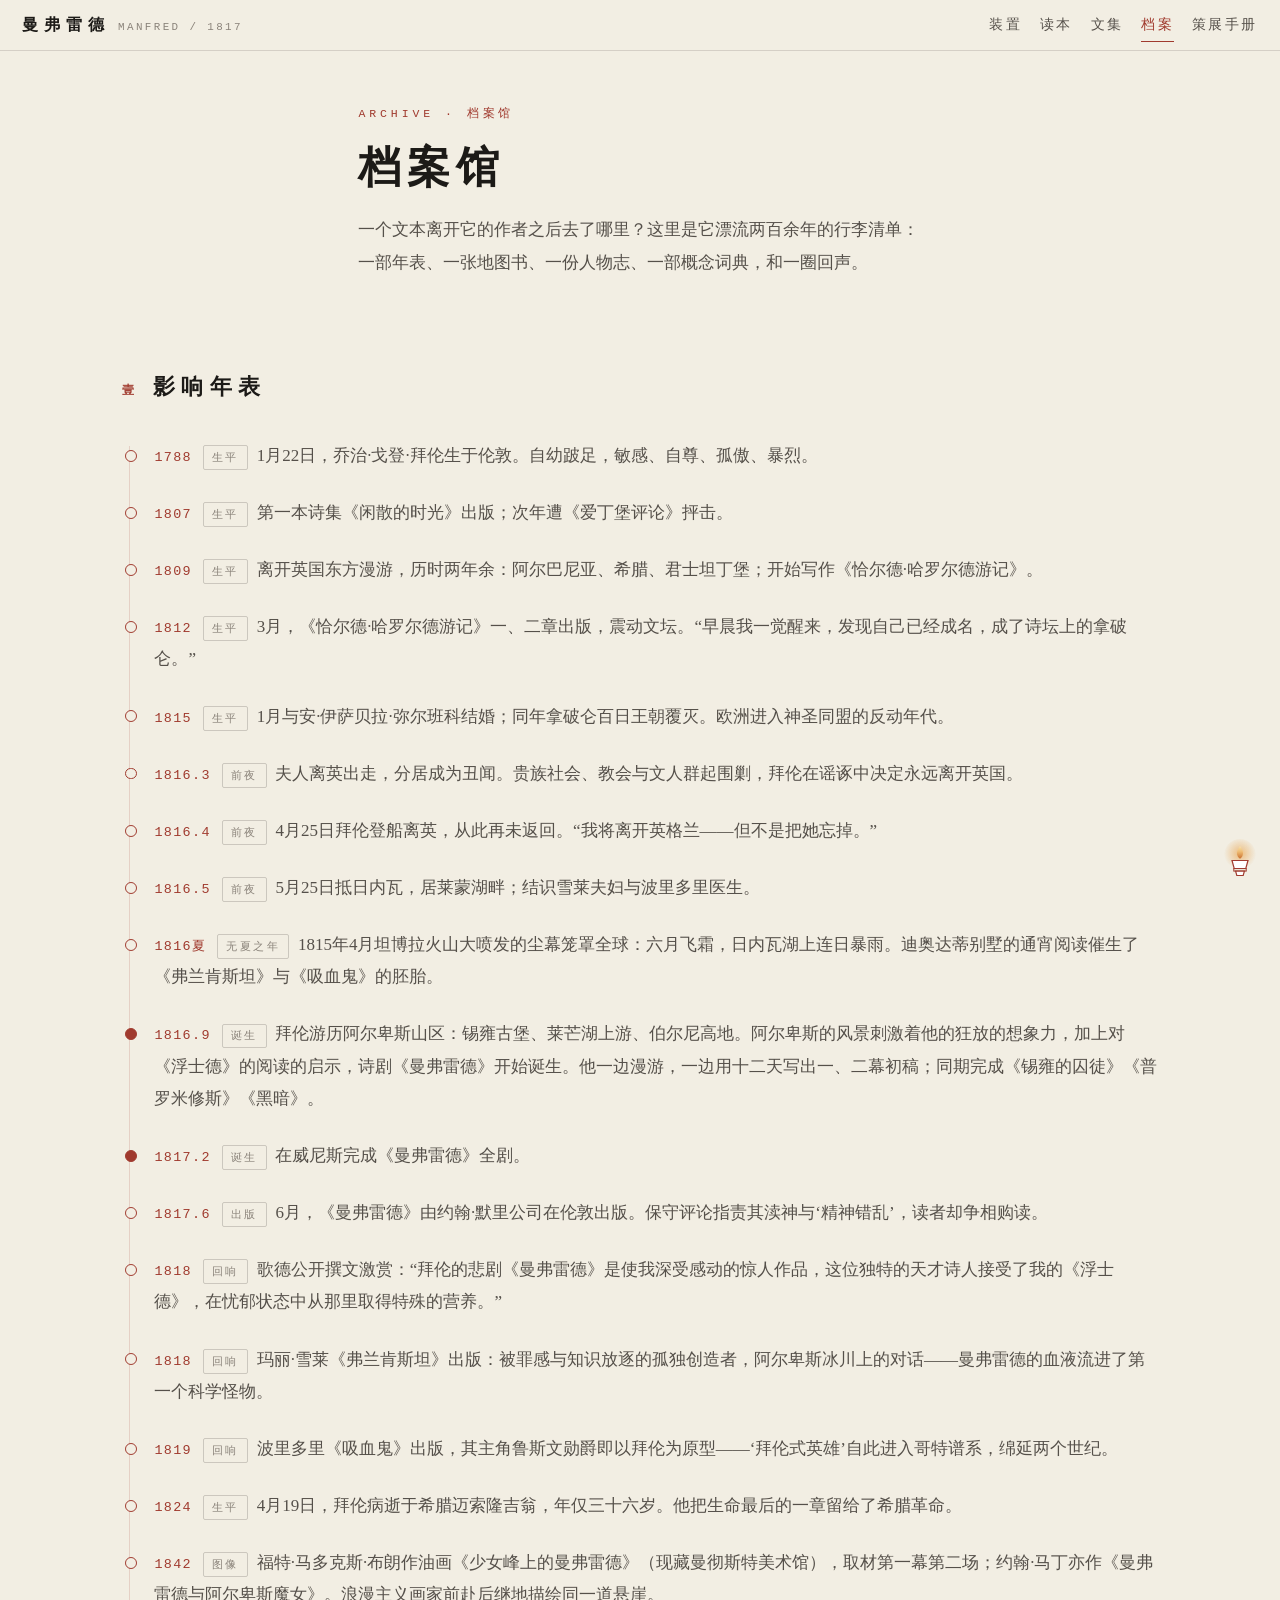
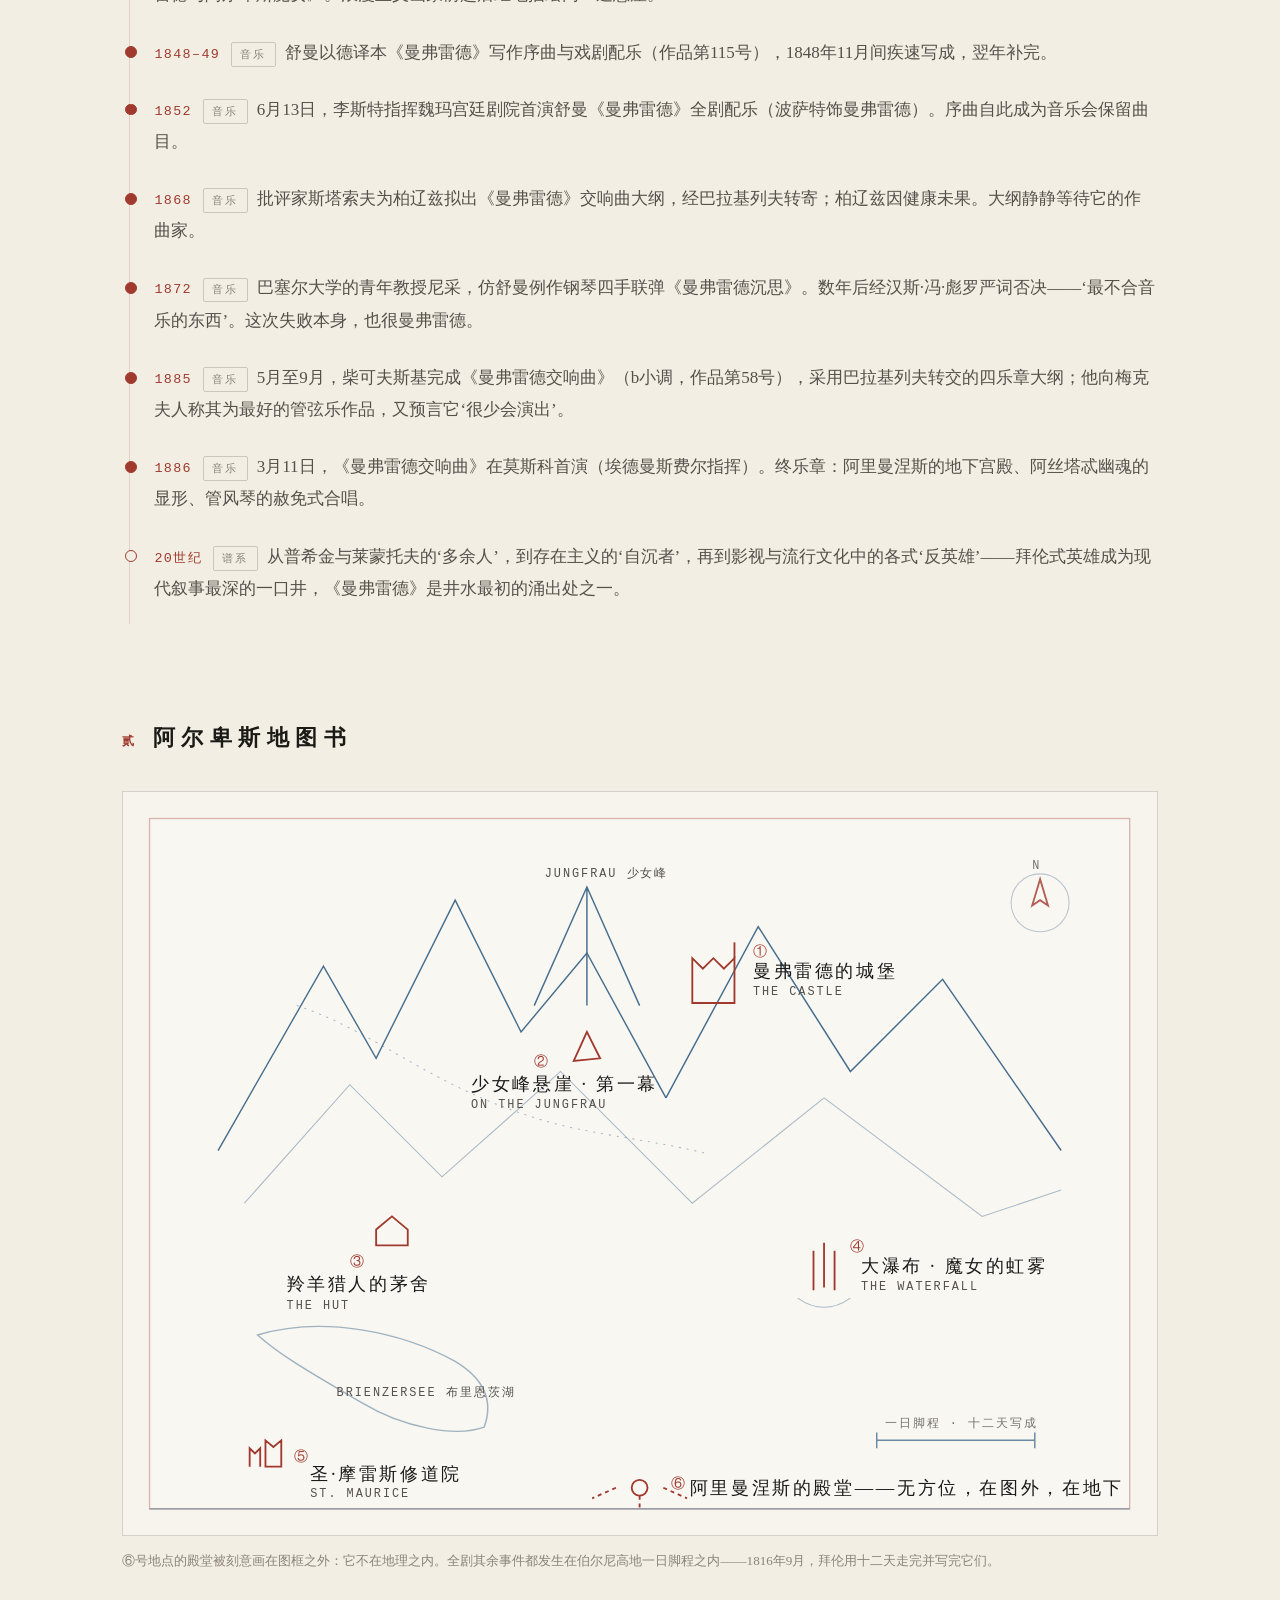
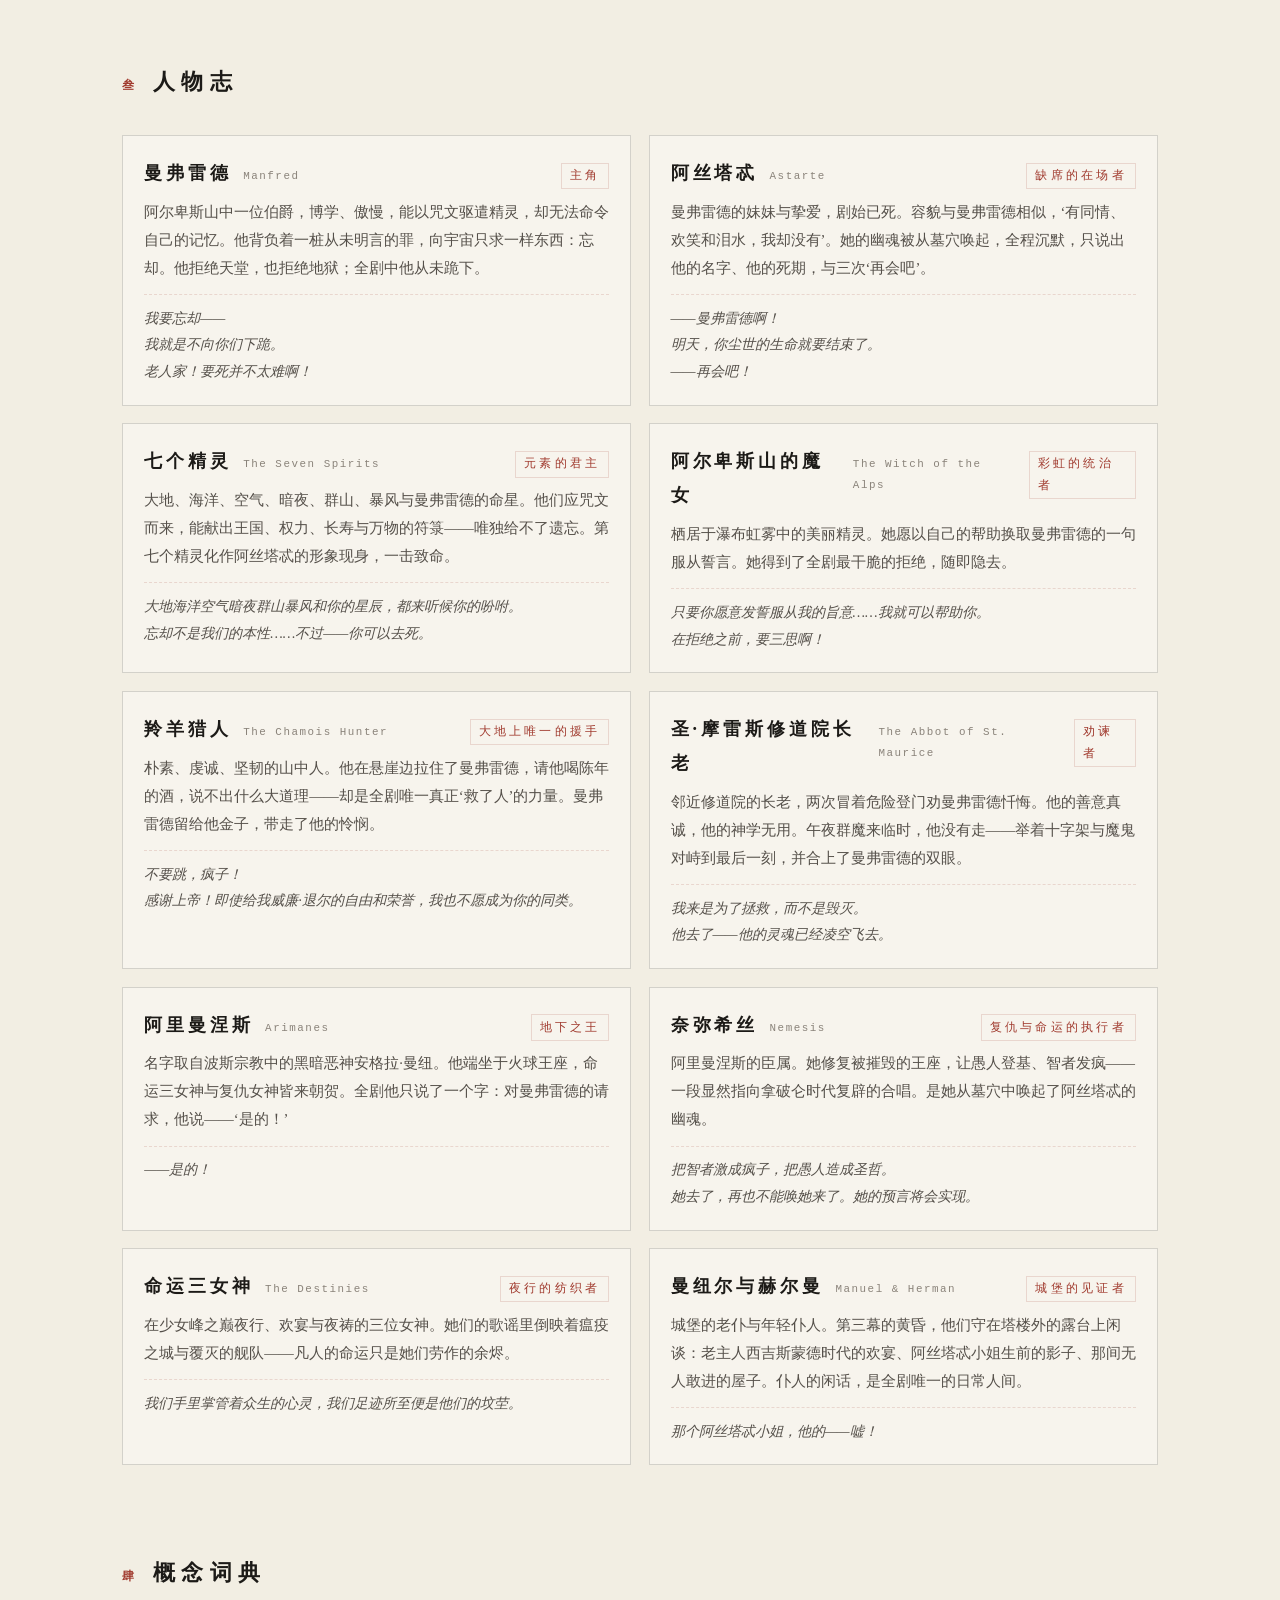
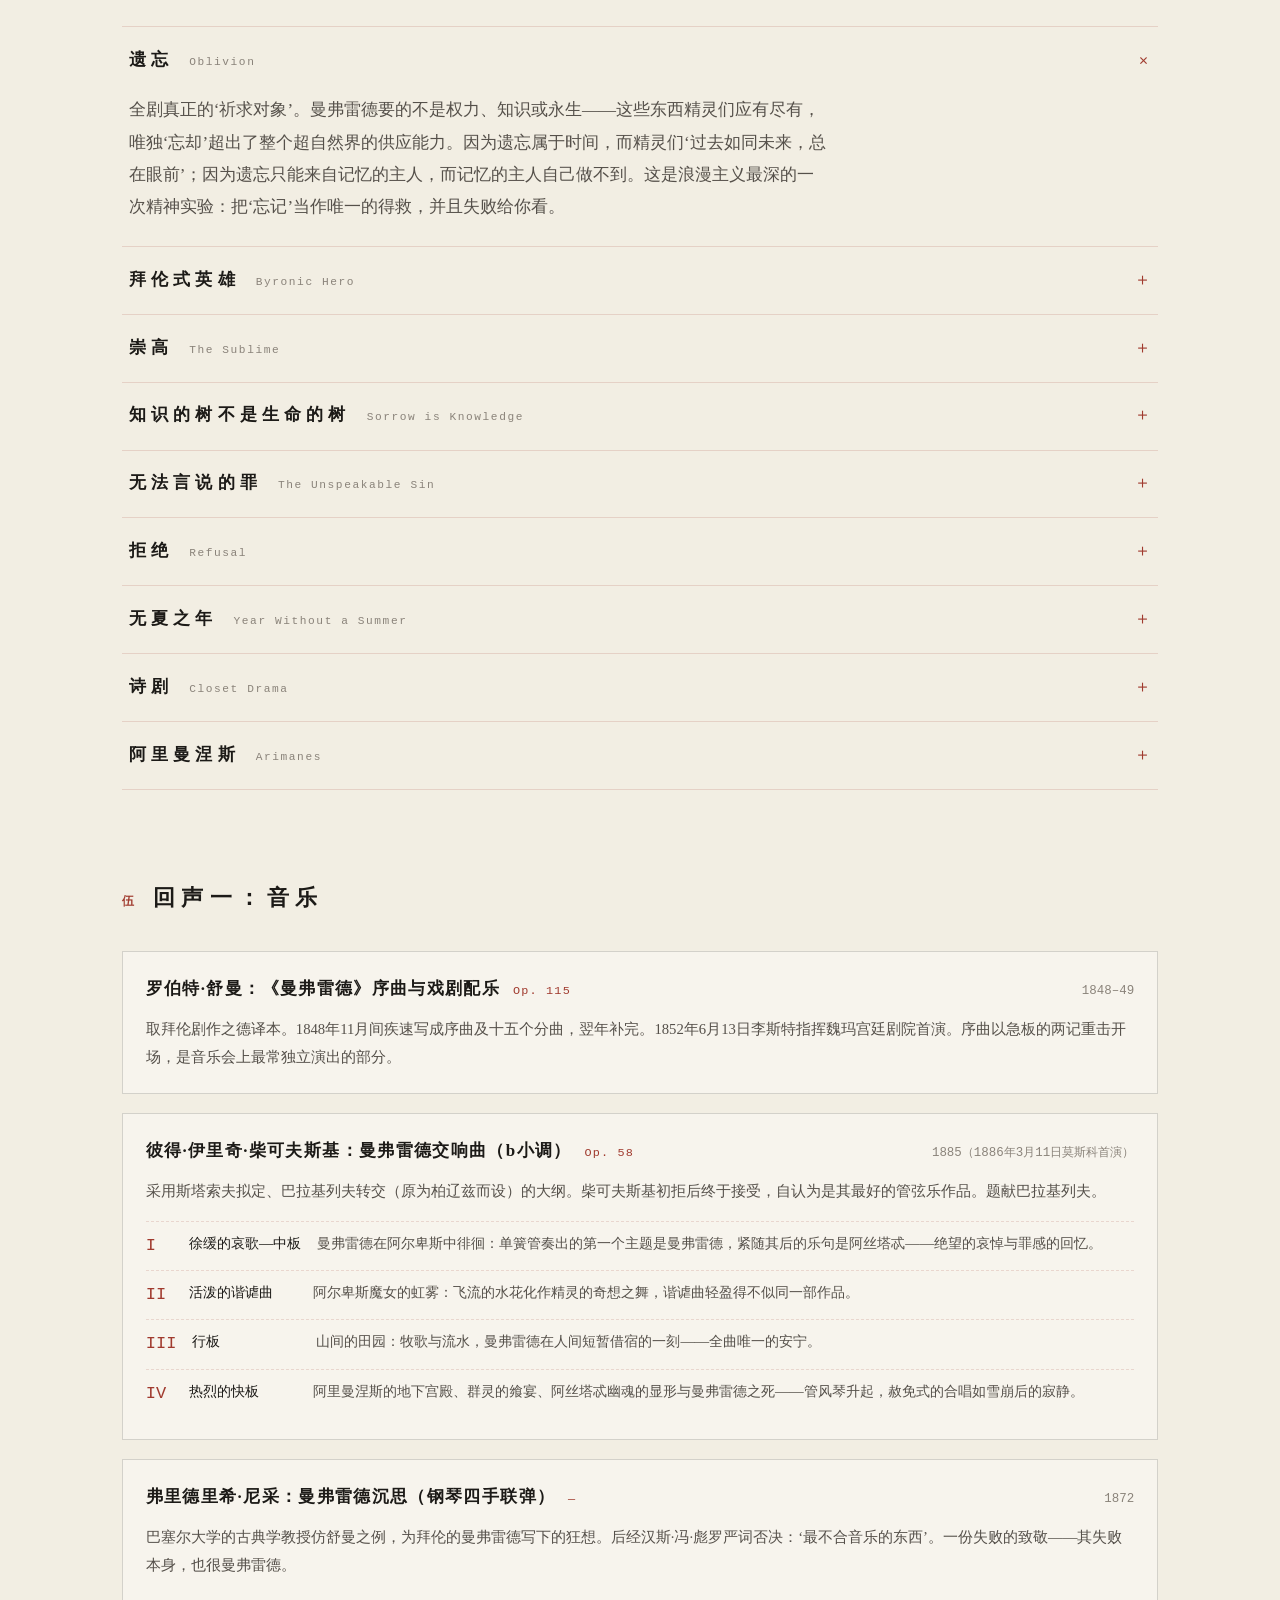
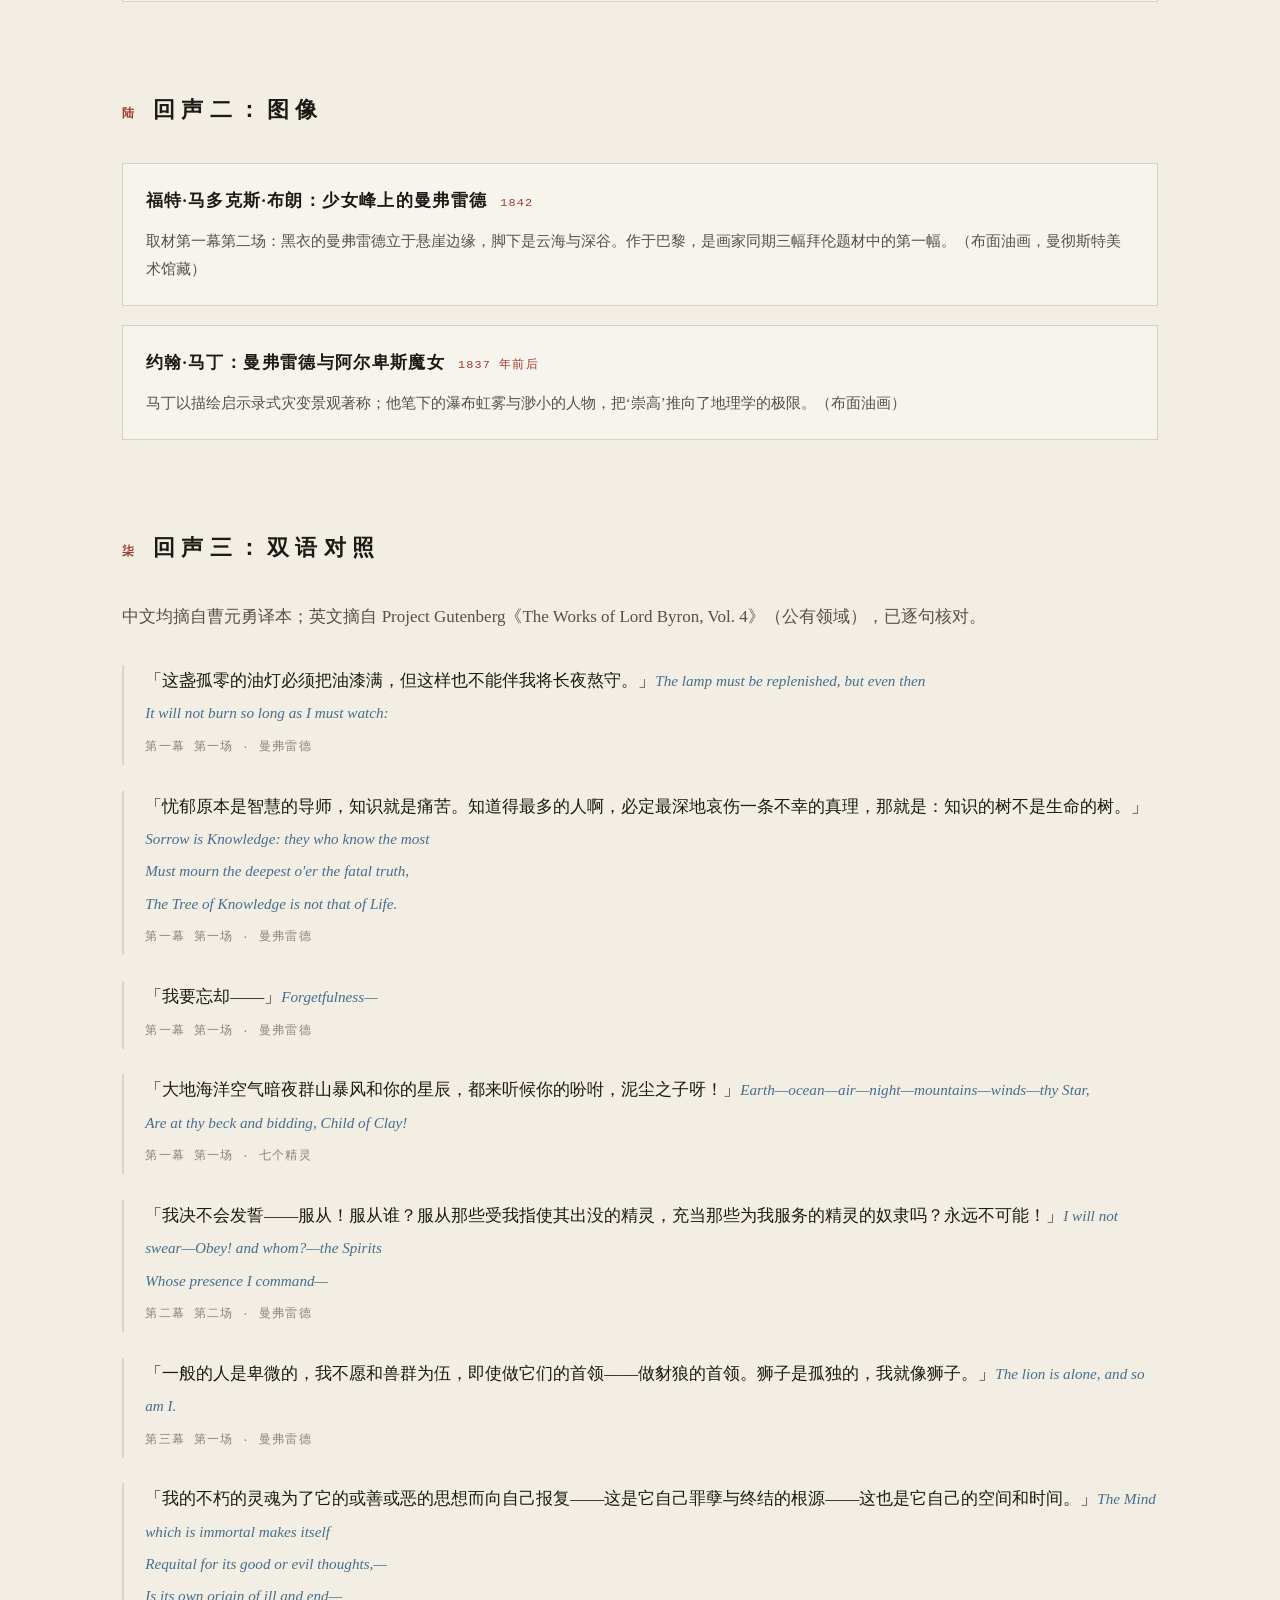
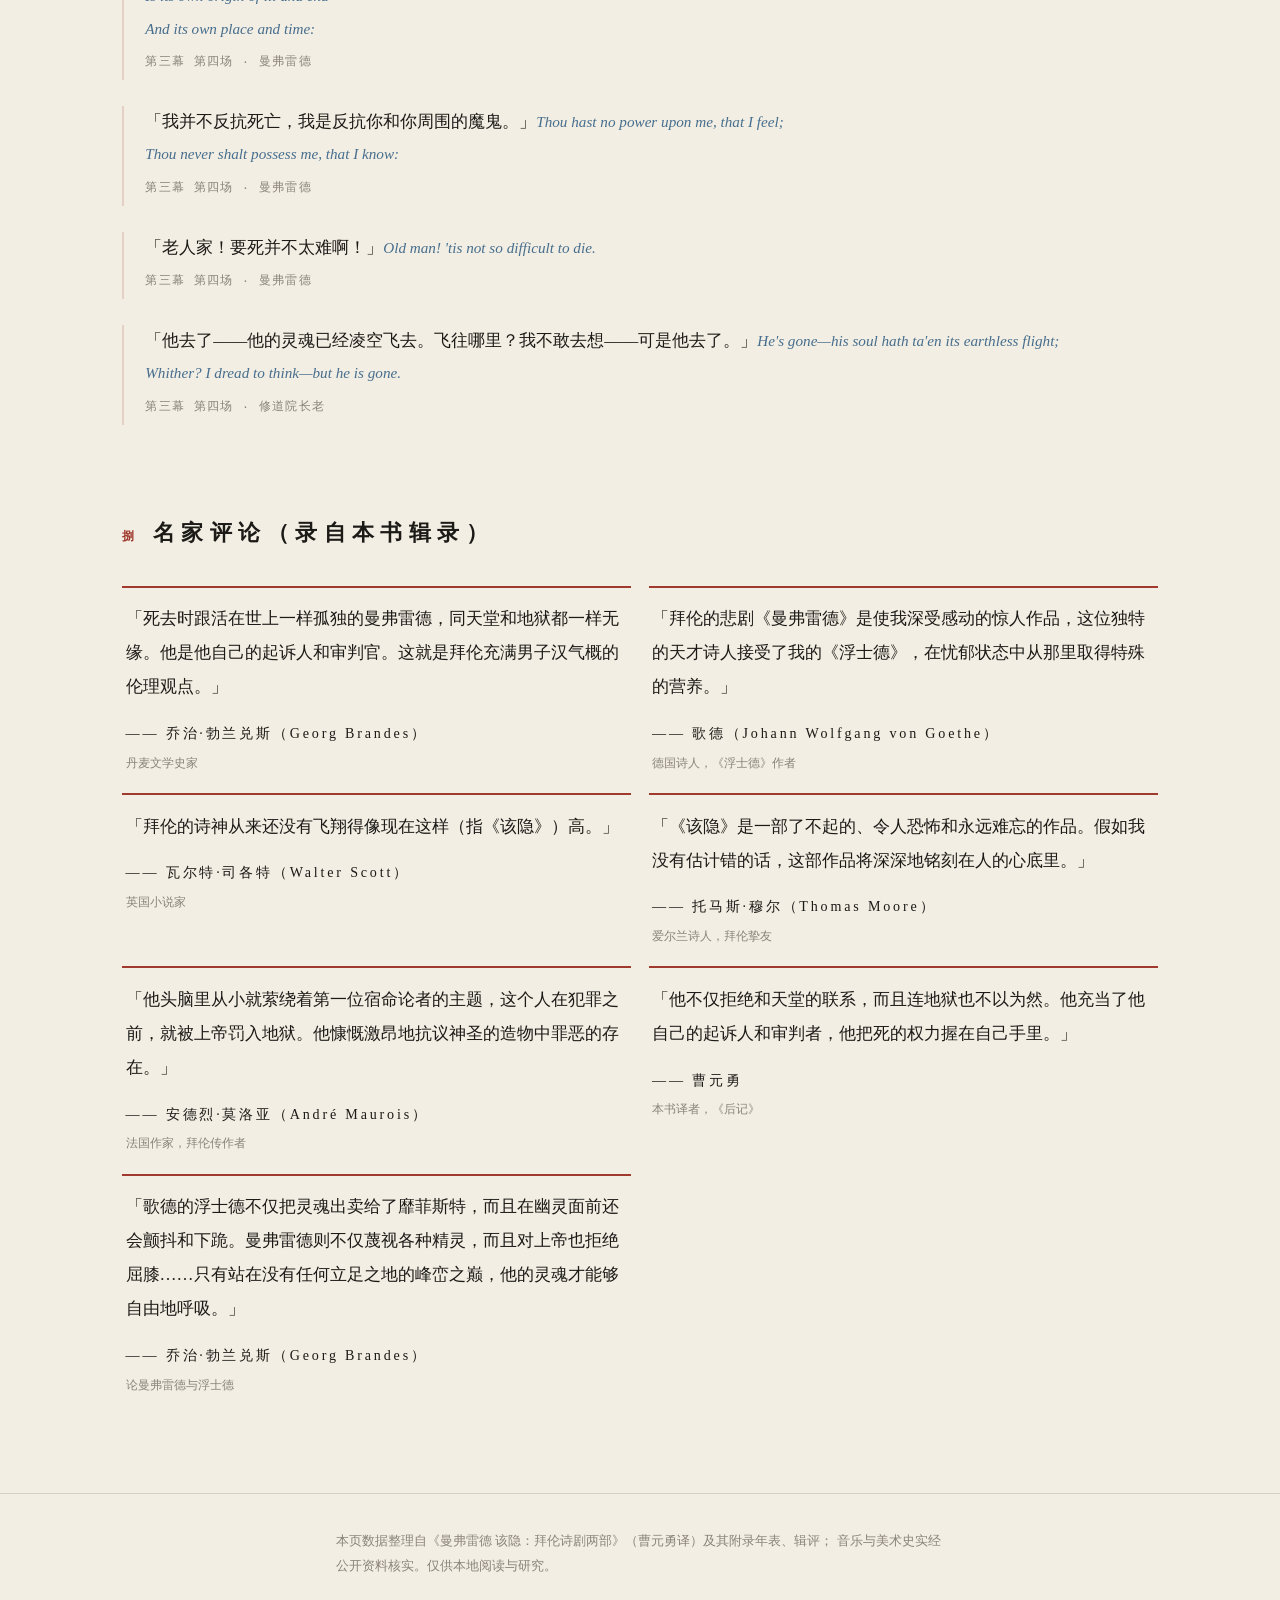
==== atlas.html @ 85517f80 "build: 装置/读本/文集/档案/策展手册 + 数据层与解析器" ====
<!DOCTYPE html>
<html lang="zh-CN">
<head>
<meta charset="UTF-8">
<meta name="viewport" content="width=device-width, initial-scale=1.0">
<title>档案馆 · 曼弗雷德：遗忘实验</title>
<meta name="description" content="《曼弗雷德》影响年表、阿尔卑斯地图书、人物志、概念词典、名家评论与双语对照。">
<link rel="stylesheet" href="assets/css/site.css">
</head>
<body>
<header class="site-nav">
  <a class="brand" href="index.html"><span class="cn">曼弗雷德</span><span class="en">MANFRED / 1817</span></a>
  <nav>
    <a href="index.html">装置</a>
    <a href="read.html">读本</a>
    <a href="essays.html">文集</a>
    <a href="atlas.html" aria-current="page">档案</a>
    <a href="installation.html">策展手册</a>
  </nav>
</header>

<div class="page-head">
  <div class="eyebrow">ARCHIVE · 档案馆</div>
  <h1>档案馆</h1>
  <p class="lede">一个文本离开它的作者之后去了哪里？这里是它漂流两百余年的行李清单：一部年表、一张地图书、一份人物志、一部概念词典，和一圈回声。</p>
</div>

<!-- ================= 年表 ================= -->
<section class="atlas-section" id="sec-timeline">
  <h2><span class="no">壹</span>影响年表</h2>
  <ul class="timeline" id="timeline"></ul>
</section>

<!-- ================= 地图 ================= -->
<section class="atlas-section" id="sec-map">
  <h2><span class="no">贰</span>阿尔卑斯地图书</h2>
  <div class="map-wrap">
    <svg viewBox="0 0 760 540" role="img" aria-label="《曼弗雷德》事件地图书：伯尔尼阿尔卑斯">
      <defs>
        <style>
          .ink { stroke: #476e8e; fill: none; stroke-width: 1.1; }
          .ink-soft { stroke: #476e8e; opacity: .45; fill: none; stroke-width: .8; }
          .lbl { font-family: "Noto Serif SC","Songti SC","STSong",serif; fill: #1c1a17; font-size: 14px; letter-spacing: 2px; }
          .lbl-sm { font-family: ui-monospace,Menlo,monospace; fill: #55504a; font-size: 9px; letter-spacing: 1.5px; }
          .mark-no { font-family: ui-monospace,Menlo,monospace; fill: #a03a2e; font-size: 11px; }
          .mark { fill: none; stroke: #a03a2e; stroke-width: 1.4; }
        </style>
      </defs>
      <rect x="8" y="8" width="744" height="524" fill="rgba(255,255,255,.25)" stroke="#a03a2e" stroke-opacity=".35" stroke-width="1"/>

      <!-- 冰川与湖 -->
      <path class="ink-soft" d="M120 150 C180 170, 220 210, 300 235 C340 248, 380 250, 430 262" stroke-dasharray="1 5" stroke-linecap="round"/>
      <path class="ink" d="M90 400 C140 385, 200 398, 240 420 C260 432, 270 448, 262 470 C240 478, 200 470, 170 452 C140 434, 110 418, 90 400 Z" opacity=".5"/>
      <text class="lbl-sm" x="150" y="446">BRIENZERSEE 布里恩茨湖</text>

      <!-- 山脊群 -->
      <path class="ink" d="M60 260 L140 120 L180 190 L240 70 L290 170 L340 110 L400 220"/>
      <path class="ink" d="M400 220 L470 90 L540 200 L610 130 L700 260"/>
      <path class="ink-soft" d="M80 300 L160 210 L230 280 L320 200 L420 300 L520 220 L640 310 L700 290"/>

      <!-- 少女峰三峰 -->
      <path class="ink" d="M300 150 L340 60 L380 150 M340 60 L340 150" />
      <text class="lbl-sm" x="308" y="52">JUNGFRAU 少女峰</text>

      <!-- ① 城堡 -->
      <g>
        <path class="mark" d="M420 148 l0 -34 l8 8 l8 -8 l8 8 l8 -8 l0 34 Z"/>
        <line class="mark" x1="452" y1="114" x2="452" y2="102"/>
        <text class="mark-no" x="466" y="112">①</text>
        <text class="lbl" x="466" y="128">曼弗雷德的城堡</text>
        <text class="lbl-sm" x="466" y="142">THE CASTLE</text>
      </g>

      <!-- ② 悬崖（跳崖处） -->
      <g>
        <path class="mark" d="M340 170 l10 20 l-20 2 Z"/>
        <text class="mark-no" x="300" y="196">②</text>
        <text class="lbl" x="252" y="214">少女峰悬崖 · 第一幕</text>
        <text class="lbl-sm" x="252" y="228">ON THE JUNGFRAU</text>
      </g>

      <!-- ③ 猎人茅舍 -->
      <g>
        <path class="mark" d="M180 320 l12 -10 l12 10 l0 12 l-24 0 Z"/>
        <text class="mark-no" x="160" y="348">③</text>
        <text class="lbl" x="112" y="366">羚羊猎人的茅舍</text>
        <text class="lbl-sm" x="112" y="380">THE HUT</text>
      </g>

      <!-- ④ 瀑布与魔女 -->
      <g>
        <path class="mark" d="M520 330 c0 14, 0 22, 0 34 M512 336 c0 12, 0 20, 0 30 M528 336 c0 12, 0 20, 0 30"/>
        <path class="ink-soft" d="M500 372 q20 14, 40 0"/>
        <text class="mark-no" x="540" y="336">④</text>
        <text class="lbl" x="548" y="352">大瀑布 · 魔女的虹雾</text>
        <text class="lbl-sm" x="548" y="366">THE WATERFALL</text>
      </g>

      <!-- ⑤ 修道院 -->
      <g>
        <path class="mark" d="M96 500 l0 -20 l6 5 l6 -5 l0 20 Z M84 500 l0 -14 l4 4 l4 -4 l0 14"/>
        <text class="mark-no" x="118" y="496">⑤</text>
        <text class="lbl" x="130" y="510">圣·摩雷斯修道院</text>
        <text class="lbl-sm" x="130" y="523">ST. MAURICE</text>
      </g>

      <!-- ⑥ 阿里曼涅斯殿堂：画在地图边界之外的地底 -->
      <g>
        <path class="ink" d="M8 532 l744 0" opacity=".6"/>
        <circle class="mark" cx="380" cy="516" r="6"/>
        <path class="mark" d="M380 522 l0 10 M362 516 l-18 8 M398 516 l18 8" stroke-dasharray="3 3"/>
        <text class="mark-no" x="404" y="516">⑥</text>
        <text class="lbl" x="418" y="521">阿里曼涅斯的殿堂——无方位，在图外，在地下</text>
      </g>

      <!-- 罗盘与比例尺 -->
      <g opacity=".8">
        <circle class="ink-soft" cx="684" cy="72" r="22"/>
        <path class="mark" d="M684 54 l6 20 l-6 -4 l-6 4 Z"/>
        <text class="lbl-sm" x="678" y="46">N</text>
      </g>
      <g opacity=".8">
        <line class="ink" x1="560" y1="480" x2="680" y2="480"/>
        <line class="ink" x1="560" y1="474" x2="560" y2="486"/>
        <line class="ink" x1="680" y1="474" x2="680" y2="486"/>
        <text class="lbl-sm" x="566" y="470">一日脚程 · 十二天写成</text>
      </g>
    </svg>
  </div>
  <p class="map-note">⑥号地点的殿堂被刻意画在图框之外：它不在地理之内。全剧其余事件都发生在伯尔尼高地一日脚程之内——1816年9月，拜伦用十二天走完并写完它们。</p>
</section>

<!-- ================= 人物志 ================= -->
<section class="atlas-section" id="sec-people">
  <h2><span class="no">叁</span>人物志</h2>
  <div class="people-grid" id="people"></div>
</section>

<!-- ================= 概念词典 ================= -->
<section class="atlas-section" id="sec-concepts">
  <h2><span class="no">肆</span>概念词典</h2>
  <div class="concept-list" id="concepts"></div>
</section>

<!-- ================= 音乐与图像 ================= -->
<section class="atlas-section" id="sec-music">
  <h2><span class="no">伍</span>回声一：音乐</h2>
  <div id="music"></div>
</section>

<section class="atlas-section" id="sec-paintings">
  <h2><span class="no">陆</span>回声二：图像</h2>
  <div id="paintings"></div>
</section>

<!-- ================= 双语对照 ================= -->
<section class="atlas-section" id="sec-bilingual">
  <h2><span class="no">柒</span>回声三：双语对照</h2>
  <p class="lede" style="margin-bottom:2rem; color: var(--ink-soft);">中文均摘自曹元勇译本；英文摘自 Project Gutenberg《The Works of Lord Byron, Vol. 4》（公有领域），已逐句核对。</p>
  <div class="bilingual-list" id="bilingual"></div>
</section>

<!-- ================= 名家评论 ================= -->
<section class="atlas-section" id="sec-critics">
  <h2><span class="no">捌</span>名家评论（录自本书辑录）</h2>
  <div class="critics" id="critics"></div>
</section>

<footer class="site-footer">
  <div class="inner">
    本页数据整理自《曼弗雷德 该隐：拜伦诗剧两部》（曹元勇译）及其附录年表、辑评；
    音乐与美术史实经公开资料核实。仅供本地阅读与研究。
  </div>
</footer>

<button class="lamp-widget" id="lamp-widget" title="回到顶部" aria-label="回到顶部">
  <svg viewBox="0 0 44 44" width="44" height="44">
    <defs>
      <radialGradient id="lw-halo3" cx="50%" cy="45%" r="50%">
        <stop offset="0%" stop-color="#e8a24b" stop-opacity=".65"/>
        <stop offset="100%" stop-color="#e8a24b" stop-opacity="0"/>
      </radialGradient>
      <linearGradient id="lw-flame3" x1="0" y1="1" x2="0" y2="0">
        <stop offset="0%" stop-color="#c96f2e"/>
        <stop offset="55%" stop-color="#eebb72"/>
        <stop offset="100%" stop-color="#f8e3ae"/>
      </linearGradient>
    </defs>
    <circle class="halo" cx="22" cy="17" r="16" fill="url(#lw-halo3)"/>
    <path class="flame" d="M22 8 C26.2 13.4, 25.8 18, 22 20.8 C18.2 18, 17.8 13.4, 22 8 Z" fill="url(#lw-flame3)"/>
    <path d="M14 22.5 h16 l-2.2 8 h-11.6 Z" fill="#fff" stroke="#a03a2e" stroke-width="1.2"/>
    <rect x="15.8" y="30.5" width="12.4" height="2.6" fill="#e9e3d3" stroke="#a03a2e" stroke-width="1"/>
    <path d="M17.6 33.1 h8.8 l-1.2 4.4 h-6.4 Z" fill="#fff" stroke="#a03a2e" stroke-width="1.2"/>
  </svg>
</button>

<script src="assets/js/data-curator.js"></script>
<script>
(function () {
  "use strict";
  const C = window.CURATOR;
  const $ = (s) => document.querySelector(s);
  const esc = (s) => s.replace(/&/g, "&amp;").replace(/</g, "&lt;").replace(/>/g, "&gt;");

  /* 年表 */
  $("#timeline").innerHTML = C.timeline.map(e =>
    '<li class="' + (e.tag === "诞生" || e.tag === "音乐" ? "major" : "") + '">' +
    '<span class="yr">' + esc(e.year) + '</span><span class="tag">' + esc(e.tag) + '</span>' +
    '<p>' + esc(e.text) + '</p></li>').join("");

  /* 人物 */
  $("#people").innerHTML = C.characters.map(p =>
    '<article class="person-card"><header><h3>' + esc(p.name) + '</h3>' +
    '<span class="latin">' + esc(p.latin) + '</span><span class="role">' + esc(p.role) + '</span></header>' +
    '<p>' + esc(p.who) + '</p>' +
    '<div class="p-line">' + p.lines.map(l => '<em>' + esc(l) + '</em>').join("<br>") + '</div></article>').join("");

  /* 概念 */
  $("#concepts").innerHTML = C.concepts.map((c, i) =>
    '<details' + (i === 0 ? " open" : "") + '><summary><span class="term">' + esc(c.term) + '</span>' +
    '<span class="latin">' + esc(c.latin) + '</span><span class="plus">＋</span></summary>' +
    '<div class="body">' + esc(c.text) + '</div></details>').join("");

  /* 音乐 */
  $("#music").innerHTML = C.musicworks.map(w =>
    '<article class="work-card"><header><h3>' + esc(w.composer) + '：' + esc(w.work) + '</h3>' +
    '<span class="catalog">' + esc(w.catalog) + '</span><span class="year">' + esc(w.year) + '</span></header>' +
    '<p>' + esc(w.note) + '</p>' +
    (w.movements ? '<ul class="mv">' + w.movements.map(m =>
      '<li><span class="no">' + esc(m.no) + '</span><span class="tempo">' + esc(m.tempo) + '</span><span class="txt">' + esc(m.text) + '</span></li>').join("") + '</ul>' : "") +
    '</article>').join("");

  /* 图像 */
  $("#paintings").innerHTML = C.paintings.map(p =>
    '<article class="work-card"><header><h3>' + esc(p.artist) + '：' + esc(p.title) + '</h3>' +
    '<span class="catalog">' + esc(p.year) + '</span></header><p>' + esc(p.note) + '（' + esc(p.where) + '）</p></article>').join("");

  /* 双语 */
  const byId = Object.fromEntries(C.quotes.map(q => [q.id, q]));
  $("#bilingual").innerHTML = C.bilingual.map(id => {
    const q = byId[id];
    if (!q) return "";
    return '<div class="pair"><p class="zh">「' + esc(q.zh) + '」' +
      (q.en ? '<span class="en">' + esc(q.en).replace(/\//g, "<br>") + '</span>' : "") +
      '<span class="ref">第' + "一二三"[q.act - 1] + '幕 第' + "一二三四"[q.scene - 1] + '场 · ' + esc(q.who) + '</span></div>';
  }).join("");

  /* 名家评论 */
  $("#critics").innerHTML = C.critics.map(c =>
    '<div class="critic-card"><blockquote>「' + esc(c.text) + '」</blockquote>' +
    '<span class="who">—— ' + esc(c.who) + (c.latin ? '（' + esc(c.latin) + '）' : '') + '</span>' +
    '<span class="where">' + esc(c.where) + '</span></div>').join("");

  /* 油灯 */
  const lamp = document.getElementById("lamp-widget");
  lamp.addEventListener("click", () => window.scrollTo({ top: 0, behavior: "smooth" }));
})();
</script>
</body>
</html>
---- assets/css/site.css ----
/* ============================================================
   曼弗雷德：遗忘实验 —— 纸世界共用样式（阅读器 / 文集 / 档案）
   双世界系统：夜（装置 index）与纸（本文件所有页面）
   ============================================================ */

:root {
  /* 夜世界（装置页专用，供 installation.css 引用同一变量） */
  --night: #0a1020;
  --night-deep: #060b16;
  --snowlight: #dce6f2;
  --glacier: #7fa8c9;
  --lampflame: #e8a24b;
  --lampflame-dim: #a86f33;
  --bloodstain: #8a3033;

  /* 纸世界 */
  --paper: #f2eee3;
  --paper-deep: #e9e3d3;
  --ink: #1c1a17;
  --ink-soft: #55504a;
  --ink-faint: #8a837a;
  --zhubatch: #a03a2e;      /* 朱批红 */
  --zhulan: rgba(160, 58, 46, .16); /* 朱丝栏 */
  --glacier-ink: #476e8e;   /* 冰川青在纸上的墨版 */

  --serif: "Noto Serif SC", "Songti SC", "STSong", "SimSun", serif;
  --mono: ui-monospace, "SF Mono", Menlo, Consolas, monospace;

  --measure: 38rem;
}

* { box-sizing: border-box; }

html { scroll-behavior: smooth; }

body {
  margin: 0;
  background: var(--paper);
  color: var(--ink);
  font-family: var(--serif);
  font-size: 17px;
  line-height: 1.9;
  -webkit-font-smoothing: antialiased;
  text-rendering: optimizeLegibility;
}

/* ---------- 顶部导航 ---------- */
.site-nav {
  position: sticky;
  top: 0;
  z-index: 50;
  display: flex;
  align-items: center;
  gap: 1.2rem;
  padding: .55rem 1.4rem;
  background: rgba(242, 238, 227, .92);
  backdrop-filter: blur(6px);
  border-bottom: 1px solid rgba(28, 26, 23, .14);
}
.site-nav .brand {
  display: flex;
  align-items: baseline;
  gap: .55rem;
  text-decoration: none;
  color: var(--ink);
}
.site-nav .brand .cn { font-weight: 700; letter-spacing: .35em; font-size: 1.02rem; }
.site-nav .brand .en {
  font-family: var(--mono);
  font-size: .68rem;
  letter-spacing: .22em;
  color: var(--ink-faint);
  text-transform: uppercase;
}
.site-nav nav { margin-left: auto; display: flex; gap: 1.1rem; flex-wrap: wrap; }
.site-nav nav a {
  font-size: .86rem;
  letter-spacing: .18em;
  color: var(--ink-soft);
  text-decoration: none;
  padding: .18rem 0;
  border-bottom: 1px solid transparent;
}
.site-nav nav a:hover { color: var(--ink); border-bottom-color: var(--zhubatch); }
.site-nav nav a[aria-current="page"] { color: var(--zhubatch); border-bottom-color: var(--zhubatch); }

@media (max-width: 720px) {
  .site-nav { flex-wrap: wrap; gap: .6rem; }
  .site-nav nav { margin-left: 0; width: 100%; gap: .9rem; }
}

/* ---------- 焦点可见性 ---------- */
a:focus-visible, button:focus-visible, [tabindex]:focus-visible {
  outline: 2px solid var(--zhubatch);
  outline-offset: 2px;
}

/* ---------- 页眉（各内容页共用） ---------- */
.page-head { max-width: var(--measure); margin: 3.2rem auto 0; padding: 0 1.4rem; }
.page-head .eyebrow {
  font-family: var(--mono);
  font-size: .72rem;
  letter-spacing: .34em;
  color: var(--zhubatch);
  margin-bottom: .9rem;
}
.page-head h1 {
  font-size: clamp(1.9rem, 4.6vw, 2.7rem);
  font-weight: 700;
  letter-spacing: .14em;
  line-height: 1.35;
  margin: 0 0 .8rem;
}
.page-head .lede { color: var(--ink-soft); max-width: 34em; }

/* ---------- 页脚 ---------- */
.site-footer {
  margin-top: 6rem;
  padding: 2.2rem 1.4rem 3rem;
  border-top: 1px solid rgba(28, 26, 23, .14);
  color: var(--ink-faint);
  font-size: .82rem;
  line-height: 1.9;
}
.site-footer .inner { max-width: var(--measure); margin: 0 auto; }
.site-footer a { color: var(--glacier-ink); }

/* ---------- 油灯（全站角标） ---------- */
.lamp-widget {
  position: fixed;
  right: 1.15rem;
  bottom: 1.15rem;
  z-index: 60;
  width: 44px;
  height: 44px;
  border: none;
  padding: 0;
  cursor: pointer;
  background: transparent;
  border-radius: 50%;
  transition: filter .3s ease;
}
.lamp-widget:hover { filter: drop-shadow(0 0 10px rgba(232, 162, 75, .55)); }
.lamp-widget .flame {
  transform-origin: 50% 100%;
  animation: flame-sway 2.6s ease-in-out infinite;
}
@keyframes flame-sway {
  0%, 100% { transform: scale(1, 1) rotate(-1.2deg); }
  50% { transform: scale(.94, 1.06) rotate(1.6deg); }
}
.lamp-widget .halo { animation: halo-pulse 2.6s ease-in-out infinite; }
@keyframes halo-pulse {
  0%, 100% { opacity: .55; }
  50% { opacity: .9; }
}
@media (prefers-reduced-motion: reduce) {
  .lamp-widget .flame, .lamp-widget .halo { animation: none; }
}

/* ============================================================
   阅读器 read.html
   ============================================================ */
.reader-shell { display: grid; grid-template-columns: minmax(0, 1fr); }
@media (min-width: 1080px) {
  .reader-shell { grid-template-columns: 12rem minmax(0, 1fr); max-width: 1200px; margin: 0 auto; }
}

.reader-aside {
  display: none;
  position: sticky;
  top: 4.2rem;
  align-self: start;
  max-height: calc(100vh - 5.5rem);
  overflow: auto;
  padding: 2.6rem .4rem 2rem 1.4rem;
  font-size: .82rem;
  border-right: 1px solid var(--zhulan);
}
@media (min-width: 1080px) { .reader-aside { display: block; } }
.reader-aside h2 {
  font-size: .74rem; letter-spacing: .3em; color: var(--ink-faint);
  margin: 0 0 .7rem; font-weight: 400;
}
.reader-aside a { display: block; color: var(--ink-soft); text-decoration: none; padding: .16rem 0; }
.reader-aside a:hover { color: var(--zhubatch); }
.reader-aside .act-link { letter-spacing: .2em; margin-top: .8rem; }
.reader-aside .sc-link { padding-left: .9em; color: var(--ink-faint); }

.reader-main { min-width: 0; padding: 0 1.4rem 4rem; }

/* 剧本扉页 */
.play-front { max-width: var(--measure); margin: 2.8rem auto 0; text-align: center; }
.play-front .title-cn {
  font-size: clamp(2.6rem, 7vw, 4rem);
  letter-spacing: .5em;
  text-indent: .5em; /* 平衡字距 */
  margin: 0 0 .4rem;
  font-weight: 700;
}
.play-front .title-sub { letter-spacing: .6em; color: var(--ink-faint); font-size: .95rem; }
.play-front .translator { margin-top: 1.6rem; color: var(--ink-soft); font-size: .9rem; letter-spacing: .3em; }
.play-front .epigraph {
  margin: 2.4rem auto 0; max-width: 26em; color: var(--ink-soft);
  font-size: .95rem; line-height: 2.2;
}
.play-front .epigraph .src { display: block; margin-top: .6rem; color: var(--ink-faint); letter-spacing: .2em; }
.play-front .persons {
  margin: 3rem auto 0; max-width: 30em; text-align: left;
  border-top: 1px solid var(--zhulan); border-bottom: 1px solid var(--zhulan);
  padding: 1.4rem 1.6rem;
}
.play-front .persons h3, .play-front .place h3 {
  margin: 0 0 .6rem; font-size: .8rem; letter-spacing: .4em; color: var(--zhubatch); font-weight: 400;
}
.play-front .persons li { list-style: none; padding: .1rem 0; color: var(--ink-soft); }
.play-front .place { margin-top: 1.8rem; text-align: center; color: var(--ink-soft); }
.play-front .place p { margin: 0; }

/* 幕/场结构 */
.act-block { max-width: var(--measure); margin: 4.5rem auto 0; }
.act-banner {
  display: flex; align-items: flex-start; gap: 1.4rem;
  margin: 0 0 2.2rem;
}
.act-banner .mark {
  font-family: var(--mono);
  color: var(--zhubatch);
  font-size: .78rem;
  letter-spacing: .2em;
  border: 1px solid var(--zhulan);
  padding: .3rem .55rem;
  white-space: nowrap;
}
.act-banner h2 {
  margin: 0;
  font-size: 1.7rem;
  letter-spacing: .5em;
  font-weight: 700;
}
.scene-block { margin: 3rem 0 0; }
.scene-block > .scene-head {
  display: flex; flex-wrap: wrap; align-items: baseline; gap: .9rem;
  border-top: 1px solid var(--zhulan);
  padding-top: 1.1rem;
}
.scene-block > .scene-head .no {
  font-family: var(--mono); font-size: .78rem; color: var(--zhubatch); letter-spacing: .16em;
}
.scene-block > .scene-head .place { color: var(--ink-soft); font-size: .95rem; letter-spacing: .12em; }

/* 台词排版 */
.speech { margin: 1.5rem 0; }
.speech .who {
  font-weight: 700;
  letter-spacing: .3em;
  font-size: .92rem;
  margin-bottom: .3rem;
}
.speech .who::after {
  content: "　";
}
.speech .verse { margin: 0; padding-left: 1.9rem; }
.speech .verse .ln { display: block; text-indent: -1.9rem; padding-left: 1.9rem; }
.direction {
  margin: 1.2rem 0;
  color: var(--ink-faint);
  font-size: .88rem;
  letter-spacing: .1em;
  padding-left: 1.9rem;
}
.direction::before { content: "〔"; }
.direction::after { content: "〕"; }

/* 注释 */
.play-notes {
  max-width: var(--measure); margin: 5rem auto 0;
  border-top: 1px solid var(--zhulan); padding-top: 1.6rem;
}
.play-notes h3 { letter-spacing: .4em; font-size: .9rem; font-weight: 400; color: var(--zhubatch); }
.play-notes li { list-style: none; color: var(--ink-soft); font-size: .88rem; line-height: 1.9; padding: .3rem 0; }
.play-notes li .mk { color: var(--zhubatch); font-family: var(--mono); margin-right: .5em; }

/* ============================================================
   文集 essays.html
   ============================================================ */
.toc-essays { max-width: var(--measure); margin: 2.6rem auto 0; padding: 0 1.4rem; }
.toc-essays ol { margin: 0; padding: 0; list-style: none; counter-reset: ess; }
.toc-essays li { border-top: 1px solid var(--zhulan); }
.toc-essays a {
  display: flex; align-items: baseline; gap: 1.1rem;
  padding: 1.05rem .3rem; text-decoration: none; color: var(--ink);
}
.toc-essays a:hover .t { color: var(--zhubatch); }
.toc-essays .no { font-family: var(--mono); color: var(--zhubatch); font-size: .8rem; letter-spacing: .12em; min-width: 2.4em; }
.toc-essays .t { letter-spacing: .06em; }
.toc-essays .d { margin-left: auto; color: var(--ink-faint); font-size: .8rem; display: none; }
@media (min-width: 720px) { .toc-essays .d { display: block; } }

.essay { max-width: var(--measure); margin: 5.5rem auto 0; padding: 0 1.4rem; }
.essay .kicker {
  font-family: var(--mono); font-size: .72rem; letter-spacing: .3em;
  color: var(--zhubatch); margin-bottom: .7rem;
}
.essay h2 { font-size: 1.55rem; letter-spacing: .1em; line-height: 1.5; margin: 0 0 1.8rem; }
.essay p { margin: 0 0 1.35rem; text-align: justify; }
.essay p.opener::first-letter {
  float: left;
  font-size: 3.05em;
  line-height: 1.06;
  padding: .06em .12em 0 0;
  color: var(--zhubatch);
  font-weight: 700;
}
.essay blockquote {
  margin: 1.8rem 0;
  padding: .9rem 1.3rem;
  border-left: 2px solid var(--zhubatch);
  background: rgba(160, 58, 46, .05);
  color: var(--ink-soft);
}
.essay blockquote .from { display: block; margin-top: .5rem; font-size: .82rem; color: var(--ink-faint); }
.essay .en-quote {
  font-family: Georgia, "Times New Roman", serif;
  font-style: italic;
  color: var(--glacier-ink);
}
.essay .divider {
  margin: 2.2rem 0; border: none; border-top: 1px solid var(--zhulan);
}

/* ============================================================
   档案馆 atlas.html
   ============================================================ */
.atlas-section { max-width: 1080px; margin: 5.5rem auto 0; padding: 0 1.4rem; }
.atlas-section > h2 {
  display: flex; align-items: baseline; gap: 1rem;
  font-size: 1.35rem; letter-spacing: .3em; margin: 0 0 2rem;
}
.atlas-section > h2 .no { font-family: var(--mono); font-size: .78rem; color: var(--zhubatch); letter-spacing: .18em; }

/* 年表 */
.timeline { position: relative; margin: 0; padding: 0; list-style: none; }
.timeline::before {
  content: ""; position: absolute; left: .42rem; top: .4rem; bottom: .4rem;
  width: 1px; background: var(--zhulan);
}
.timeline li { position: relative; padding: 0 0 1.55rem 2rem; }
.timeline li::before {
  content: ""; position: absolute; left: .14rem; top: .62rem;
  width: .62rem; height: .62rem; border-radius: 50%;
  background: var(--paper); border: 1.5px solid var(--zhubatch);
}
.timeline li.major::before { background: var(--zhubatch); }
.timeline .yr {
  font-family: var(--mono); color: var(--zhubatch);
  font-size: .84rem; letter-spacing: .1em; margin-right: .8em;
}
.timeline .tag {
  display: inline-block; font-size: .7rem; letter-spacing: .22em;
  color: var(--ink-faint); border: 1px solid rgba(28,26,23,.18);
  padding: .05rem .5rem; margin-right: .8em; border-radius: 2px;
}
.timeline p { display: inline; color: var(--ink-soft); margin: 0; }

/* 人物志 */
.people-grid { display: grid; gap: 1.1rem; grid-template-columns: 1fr; }
@media (min-width: 760px) { .people-grid { grid-template-columns: 1fr 1fr; } }
.person-card {
  border: 1px solid rgba(28,26,23,.16);
  background: rgba(255,255,255,.35);
  padding: 1.25rem 1.3rem;
}
.person-card header { display: flex; align-items: baseline; gap: .7rem; margin-bottom: .55rem; }
.person-card h3 { margin: 0; font-size: 1.12rem; letter-spacing: .22em; }
.person-card .latin { font-family: var(--mono); font-size: .68rem; color: var(--ink-faint); letter-spacing: .14em; }
.person-card .role {
  margin-left: auto; font-size: .72rem; color: var(--zhubatch);
  letter-spacing: .28em; border: 1px solid var(--zhulan); padding: .08rem .5rem;
}
.person-card p { margin: 0 0 .7rem; color: var(--ink-soft); font-size: .92rem; }
.person-card .p-line { color: var(--ink); font-size: .88rem; border-top: 1px dashed var(--zhulan); padding-top: .6rem; }
.person-card .p-line em { color: var(--ink-soft); }

/* 概念词典 */
.concept-list { border-top: 1px solid var(--zhulan); }
.concept-list details { border-bottom: 1px solid var(--zhulan); }
.concept-list summary {
  cursor: pointer; padding: 1.05rem .4rem;
  display: flex; align-items: baseline; gap: 1rem; list-style: none;
}
.concept-list summary::-webkit-details-marker { display: none; }
.concept-list summary .term { font-size: 1.08rem; letter-spacing: .3em; font-weight: 700; }
.concept-list summary .latin { font-family: var(--mono); font-size: .7rem; color: var(--ink-faint); letter-spacing: .14em; }
.concept-list summary .plus { margin-left: auto; color: var(--zhubatch); font-family: var(--mono); }
.concept-list details[open] summary .plus { transform: rotate(45deg); display: inline-block; }
.concept-list .body { padding: 0 .4rem 1.4rem; color: var(--ink-soft); max-width: 42em; }

/* 名家评论 */
.critics { display: grid; gap: 1.1rem; grid-template-columns: 1fr; }
@media (min-width: 760px) { .critics { grid-template-columns: 1fr 1fr; } }
.critic-card { border-top: 2px solid var(--zhubatch); padding: .9rem .2rem 0; }
.critic-card blockquote { margin: 0 0 .8rem; color: var(--ink); line-height: 2; }
.critic-card .who { font-size: .88rem; letter-spacing: .2em; }
.critic-card .where { display: block; color: var(--ink-faint); font-size: .78rem; margin-top: .15rem; }

/* 双语对照 */
.bilingual-list { display: grid; gap: 1.6rem; }
.bilingual-list .pair { border-left: 2px solid var(--zhulan); padding-left: 1.3rem; }
.bilingual-list .zh { margin: 0 0 .45rem; }
.bilingual-list .en {
  margin: 0; font-family: Georgia, "Times New Roman", serif;
  font-style: italic; color: var(--glacier-ink); font-size: .95rem; line-height: 1.8;
}
.bilingual-list .ref { display: block; margin-top: .4rem; font-family: var(--mono); font-size: .72rem; color: var(--ink-faint); letter-spacing: .12em; }

/* 地图 */
.map-wrap { border: 1px solid rgba(28,26,23,.16); background: rgba(255,255,255,.35); padding: 1rem; }
.map-wrap svg { display: block; width: 100%; height: auto; }
.map-note { color: var(--ink-faint); font-size: .82rem; margin-top: .8rem; }

/* 音乐/绘画 */
.work-card { border: 1px solid rgba(28,26,23,.16); background: rgba(255,255,255,.35); padding: 1.3rem 1.4rem; margin-bottom: 1.2rem; }
.work-card header { display: flex; flex-wrap: wrap; align-items: baseline; gap: .8rem; }
.work-card h3 { margin: 0; font-size: 1.06rem; letter-spacing: .08em; }
.work-card .catalog { font-family: var(--mono); font-size: .74rem; color: var(--zhubatch); letter-spacing: .1em; }
.work-card .year { margin-left: auto; font-family: var(--mono); font-size: .78rem; color: var(--ink-faint); }
.work-card p { color: var(--ink-soft); font-size: .92rem; margin: .7rem 0 0; }
.work-card .mv { margin: .9rem 0 0; padding: 0; list-style: none; }
.work-card .mv li { display: flex; gap: 1rem; padding: .5rem 0; border-top: 1px dashed var(--zhulan); }
.work-card .mv .no { font-family: var(--mono); color: var(--zhubatch); min-width: 1.6em; }
.work-card .mv .tempo { color: var(--ink); min-width: 7.5em; font-size: .9rem; }
.work-card .mv .txt { color: var(--ink-soft); font-size: .9rem; }

/* 杂项 */
.visually-hidden {
  position: absolute; width: 1px; height: 1px;
  clip: rect(0 0 0 0); overflow: hidden; white-space: nowrap;
}
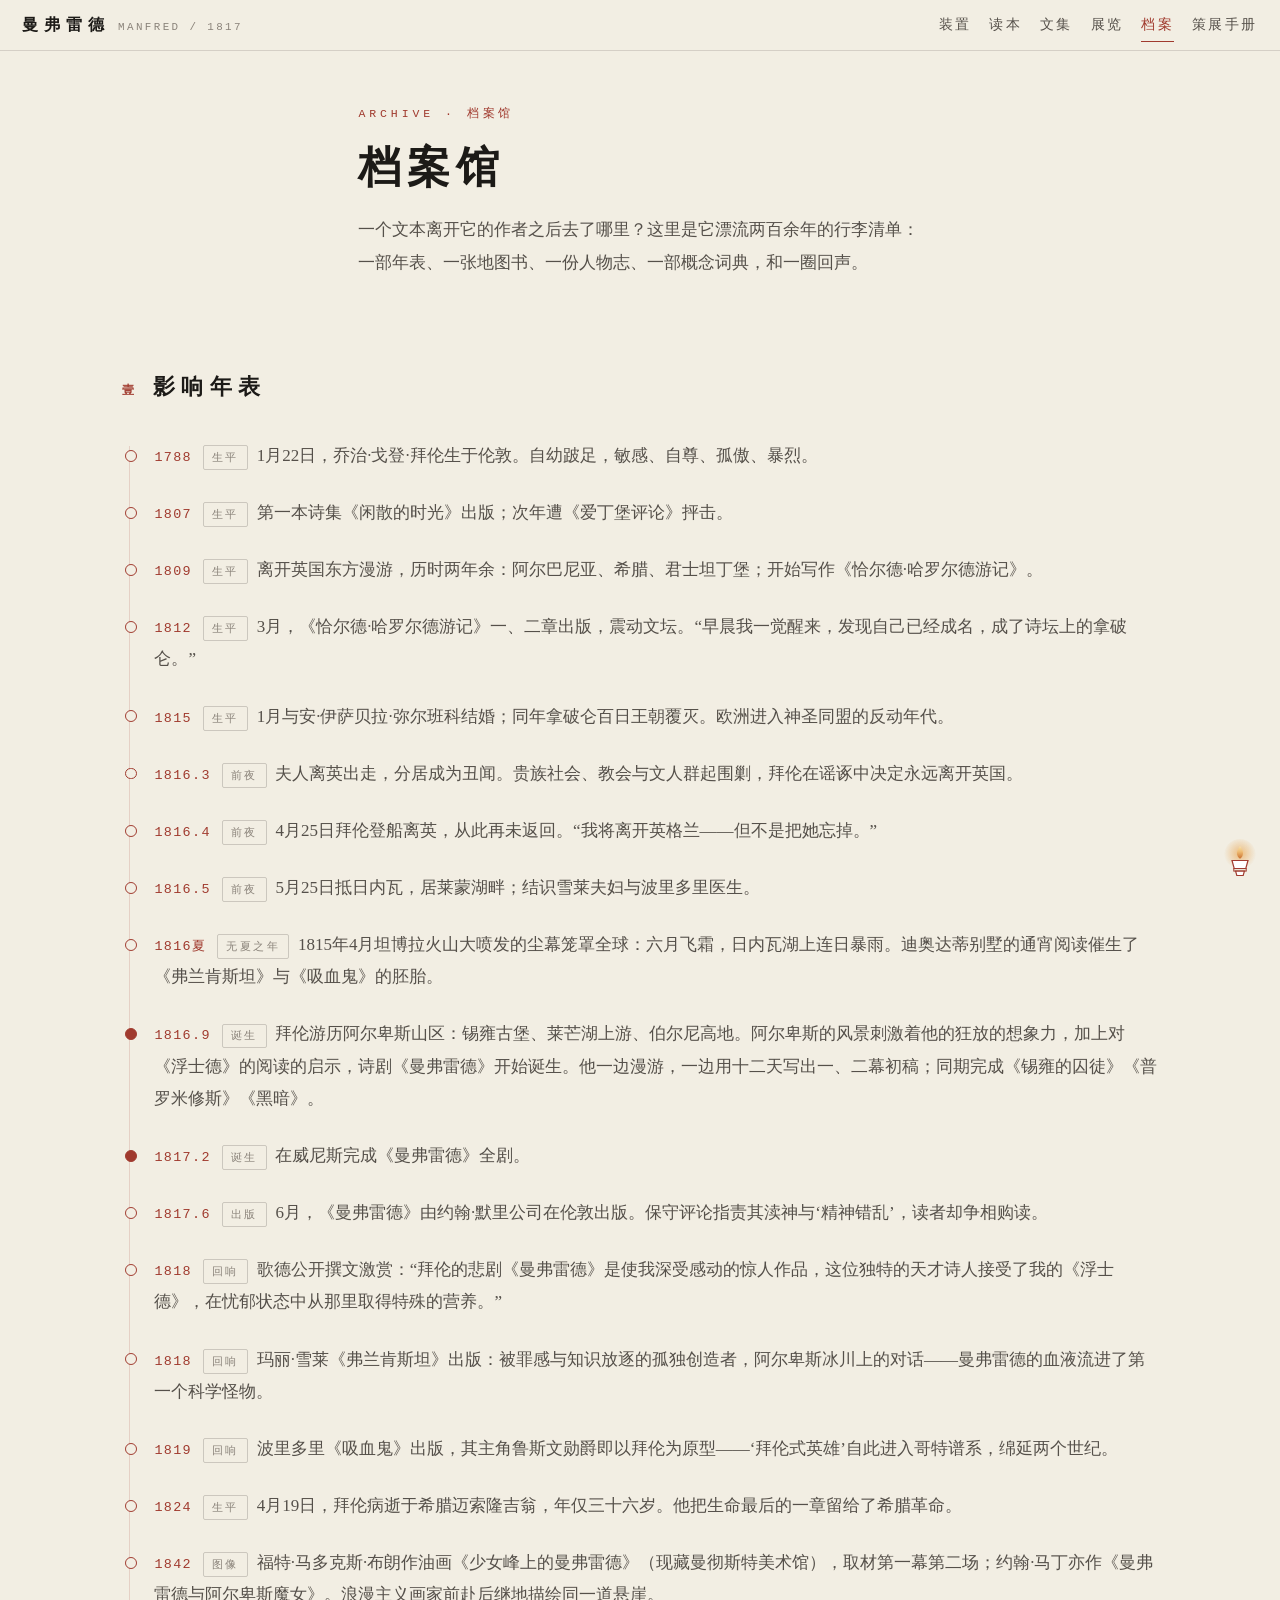
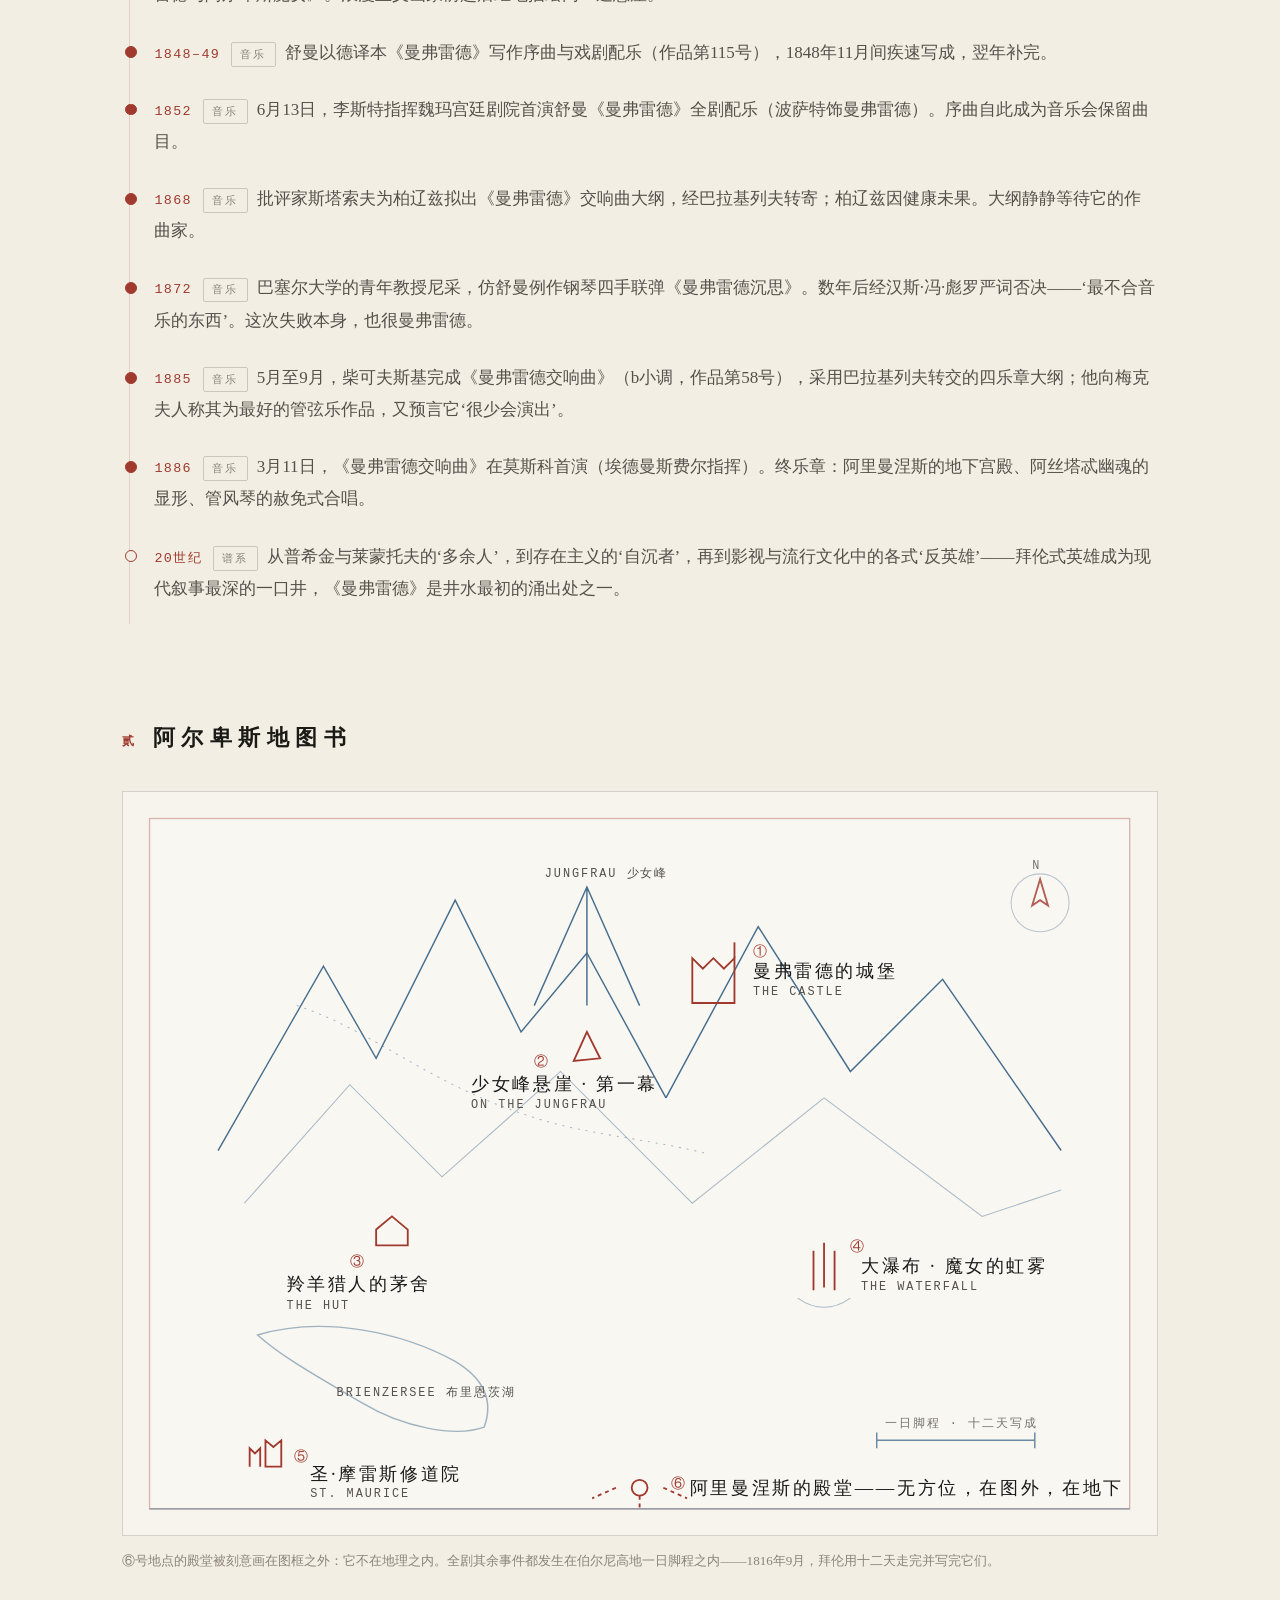
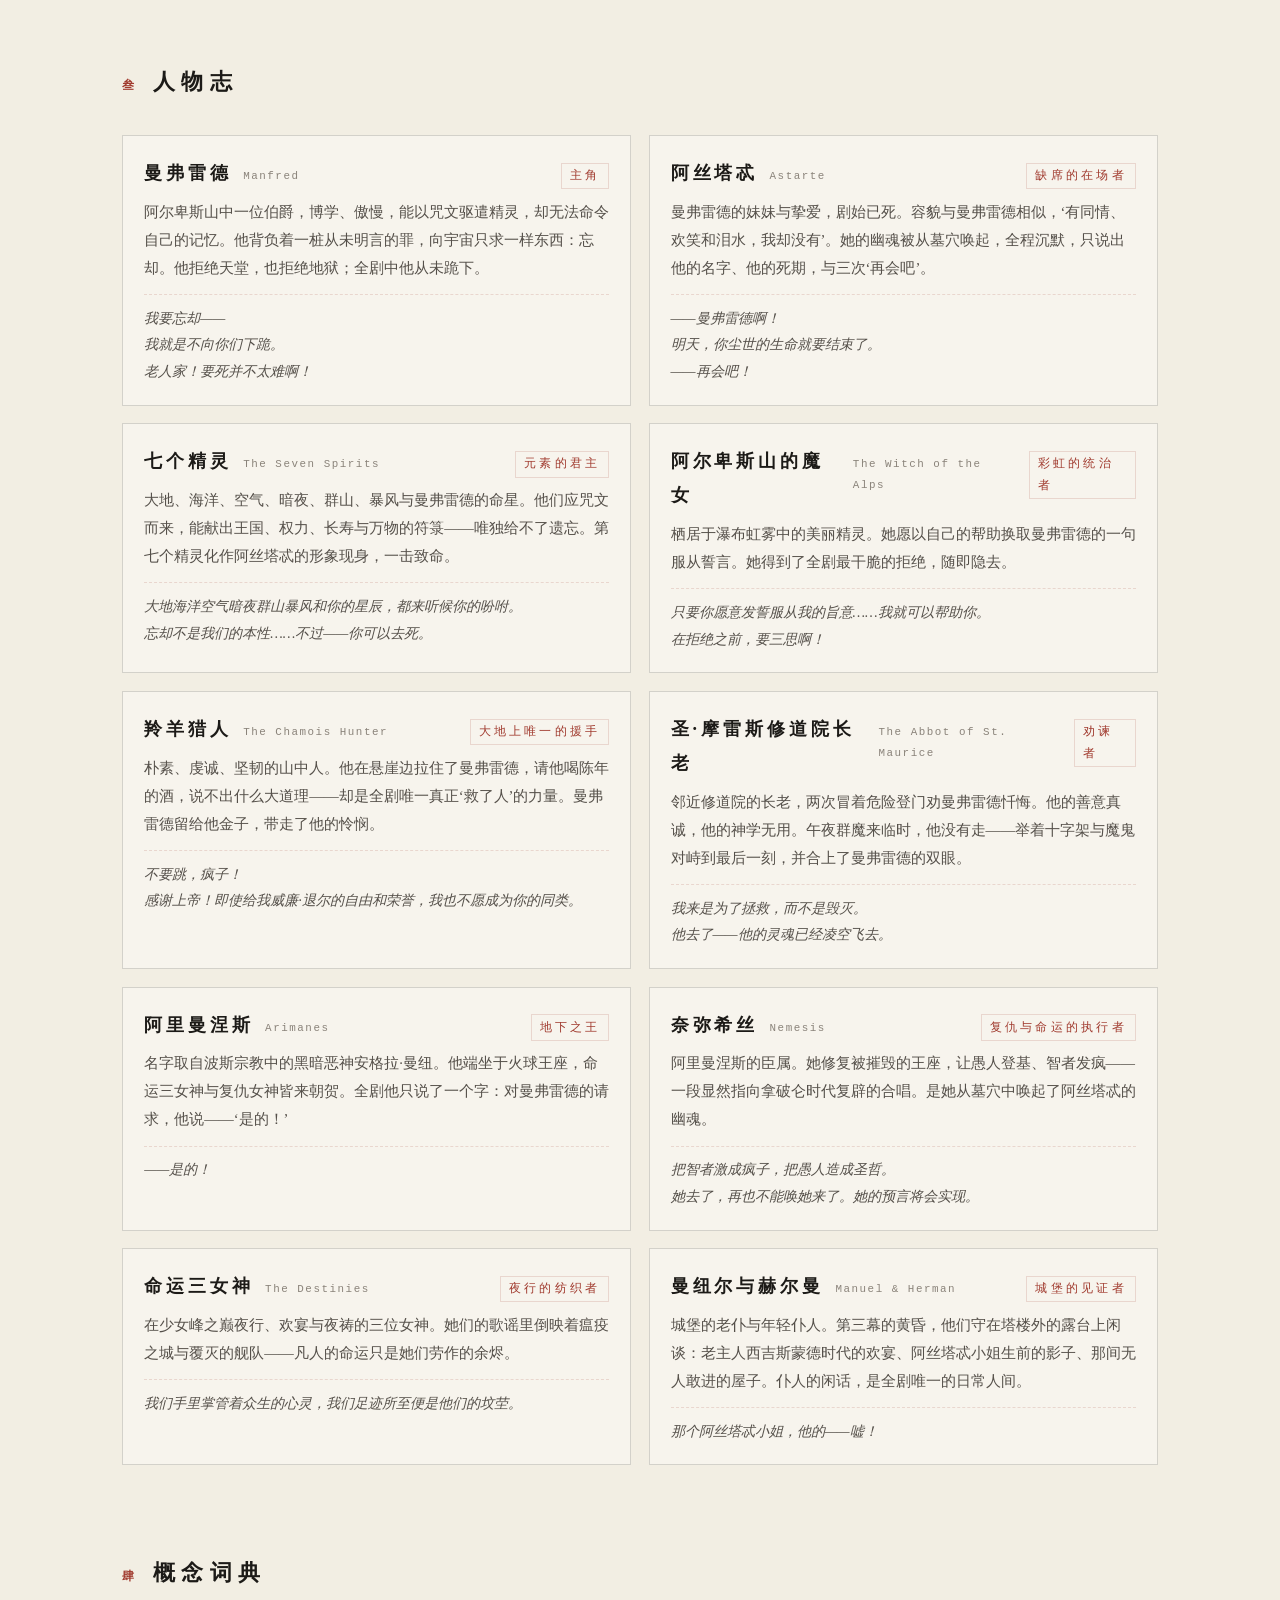
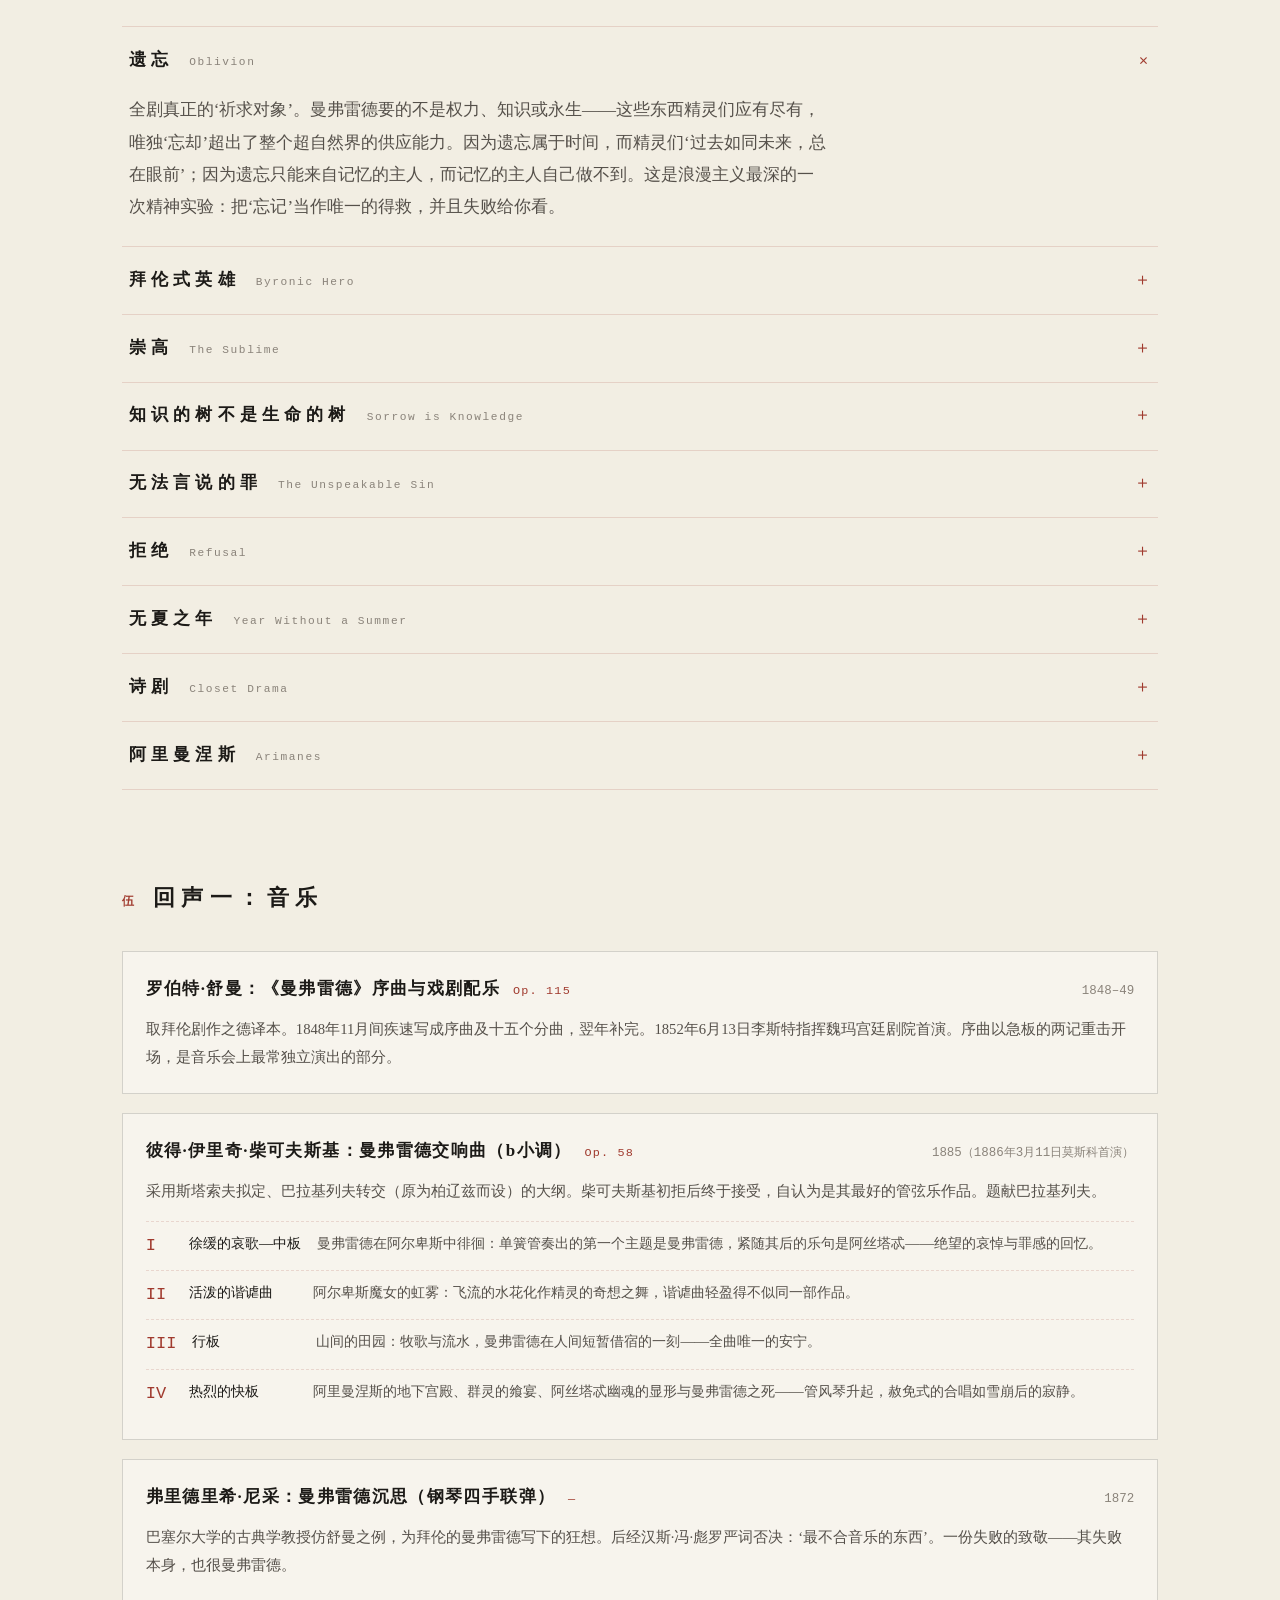
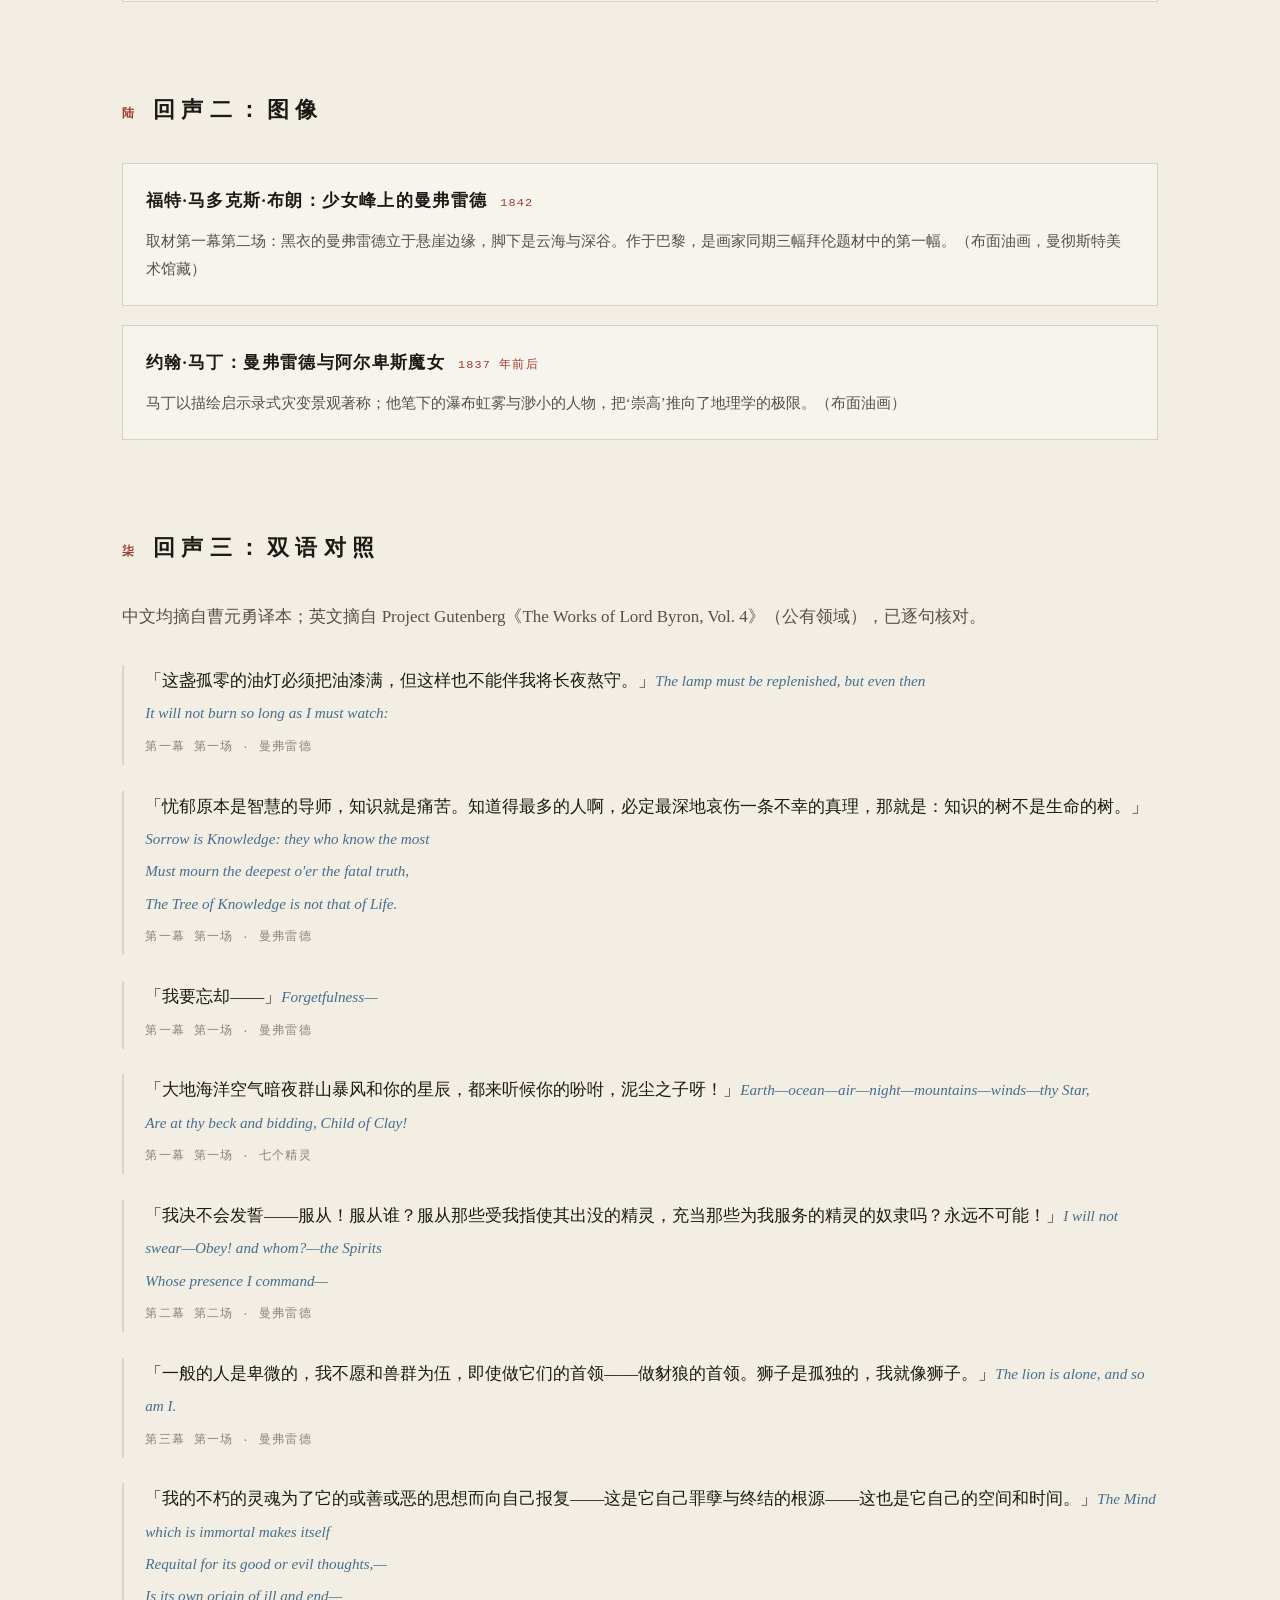
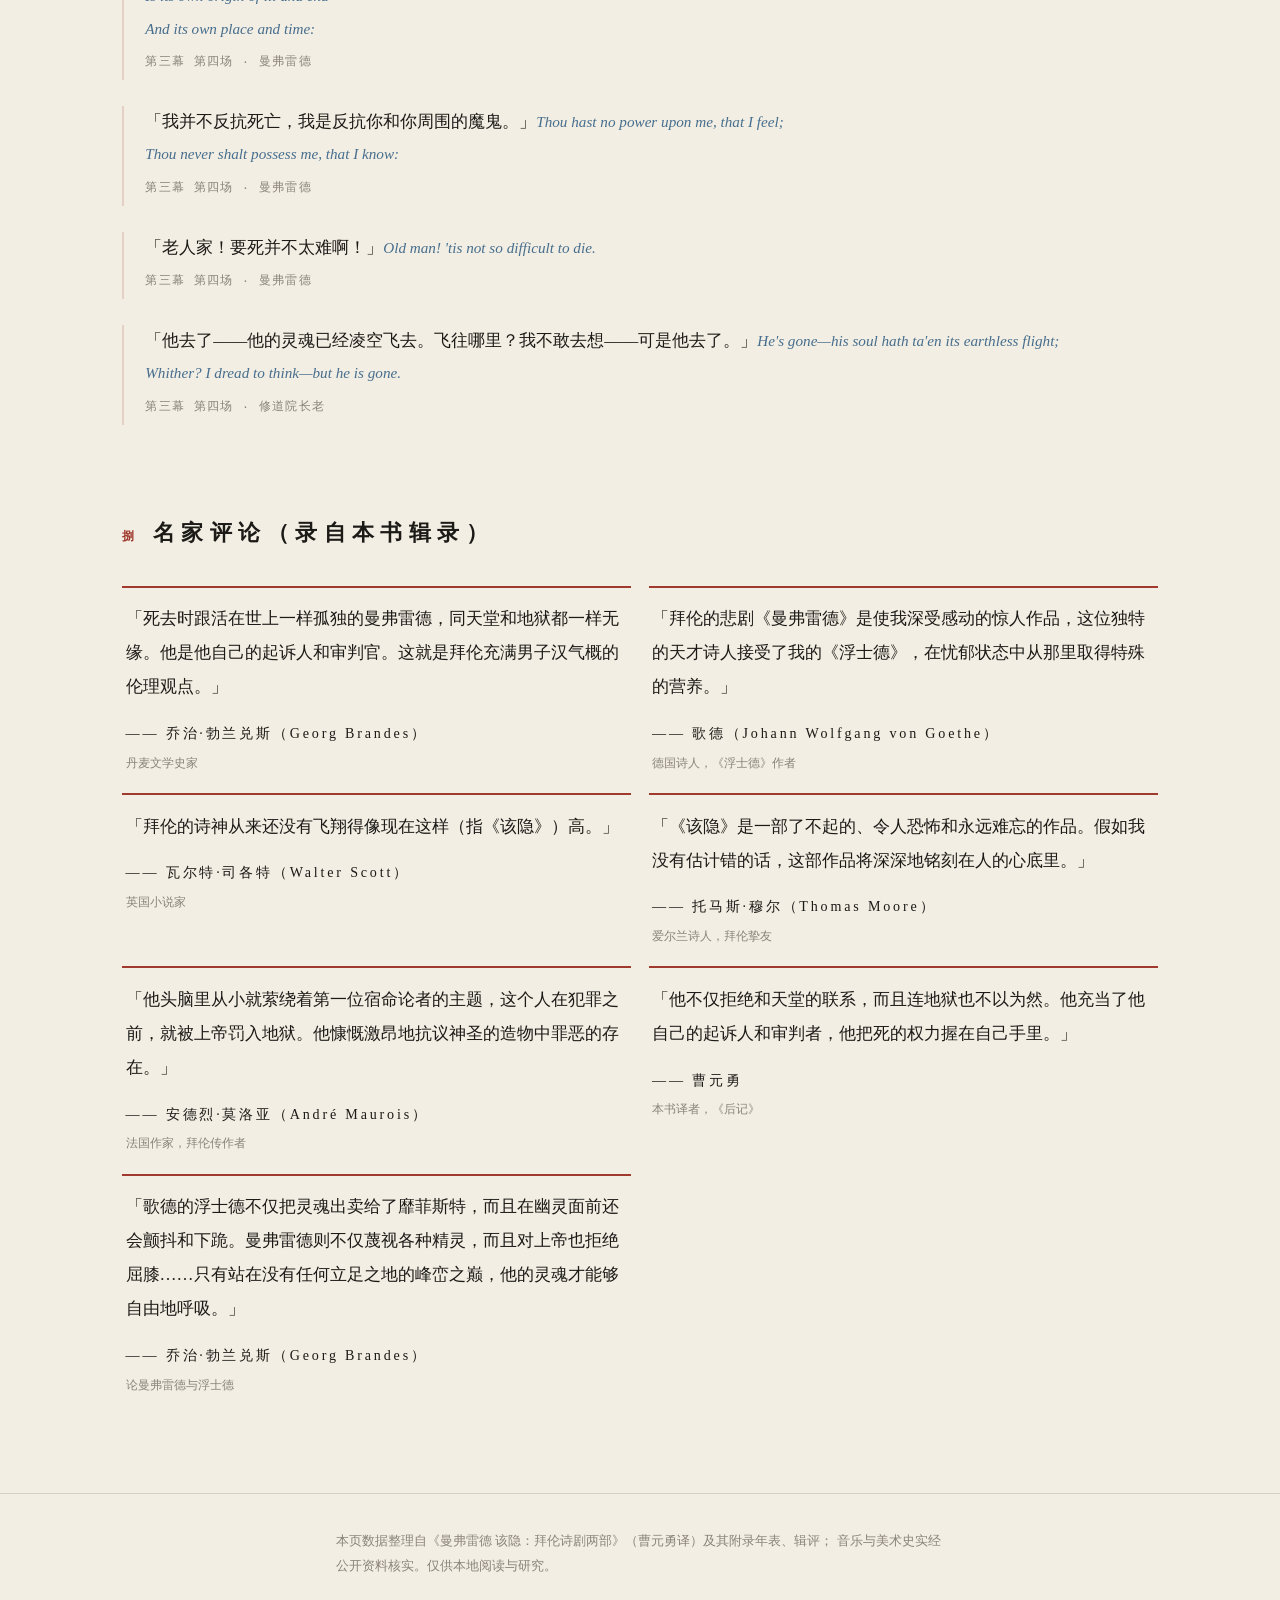
==== commit e124ac1f: "feat: 虚拟展览《午夜，一盏灯》——十厅可步入展线（2.5D引擎+灯卡+展线平面图），全站导航接入" ====
--- a/atlas.html
+++ b/atlas.html
@@ -14,6 +14,7 @@
     <a href="index.html">装置</a>
     <a href="read.html">读本</a>
     <a href="essays.html">文集</a>
+    <a href="exhibition.html">展览</a>
     <a href="atlas.html" aria-current="page">档案</a>
     <a href="installation.html">策展手册</a>
   </nav>
--- a/assets/css/site.css
+++ b/assets/css/site.css
@@ -182,10 +182,12 @@
   font-size: .74rem; letter-spacing: .3em; color: var(--ink-faint);
   margin: 0 0 .7rem; font-weight: 400;
 }
-.reader-aside a { display: block; color: var(--ink-soft); text-decoration: none; padding: .16rem 0; }
+.reader-aside a { display: block; color: var(--ink-soft); text-decoration: none; padding: .16rem 0; border-left: 2px solid transparent; }
 .reader-aside a:hover { color: var(--zhubatch); }
-.reader-aside .act-link { letter-spacing: .2em; margin-top: .8rem; }
-.reader-aside .sc-link { padding-left: .9em; color: var(--ink-faint); }
+.reader-aside .act-link { letter-spacing: .2em; margin-top: .8rem; padding-left: .5rem; }
+.reader-aside .sc-link { padding-left: 1.4rem; color: var(--ink-faint); }
+.reader-aside a.cur { color: var(--zhubatch); border-left-color: var(--zhubatch); }
+.reader-aside a.cur-act { color: var(--zhubatch); border-left-color: rgba(160, 58, 46, .45); }
 
 .reader-main { min-width: 0; padding: 0 1.4rem 4rem; }
 
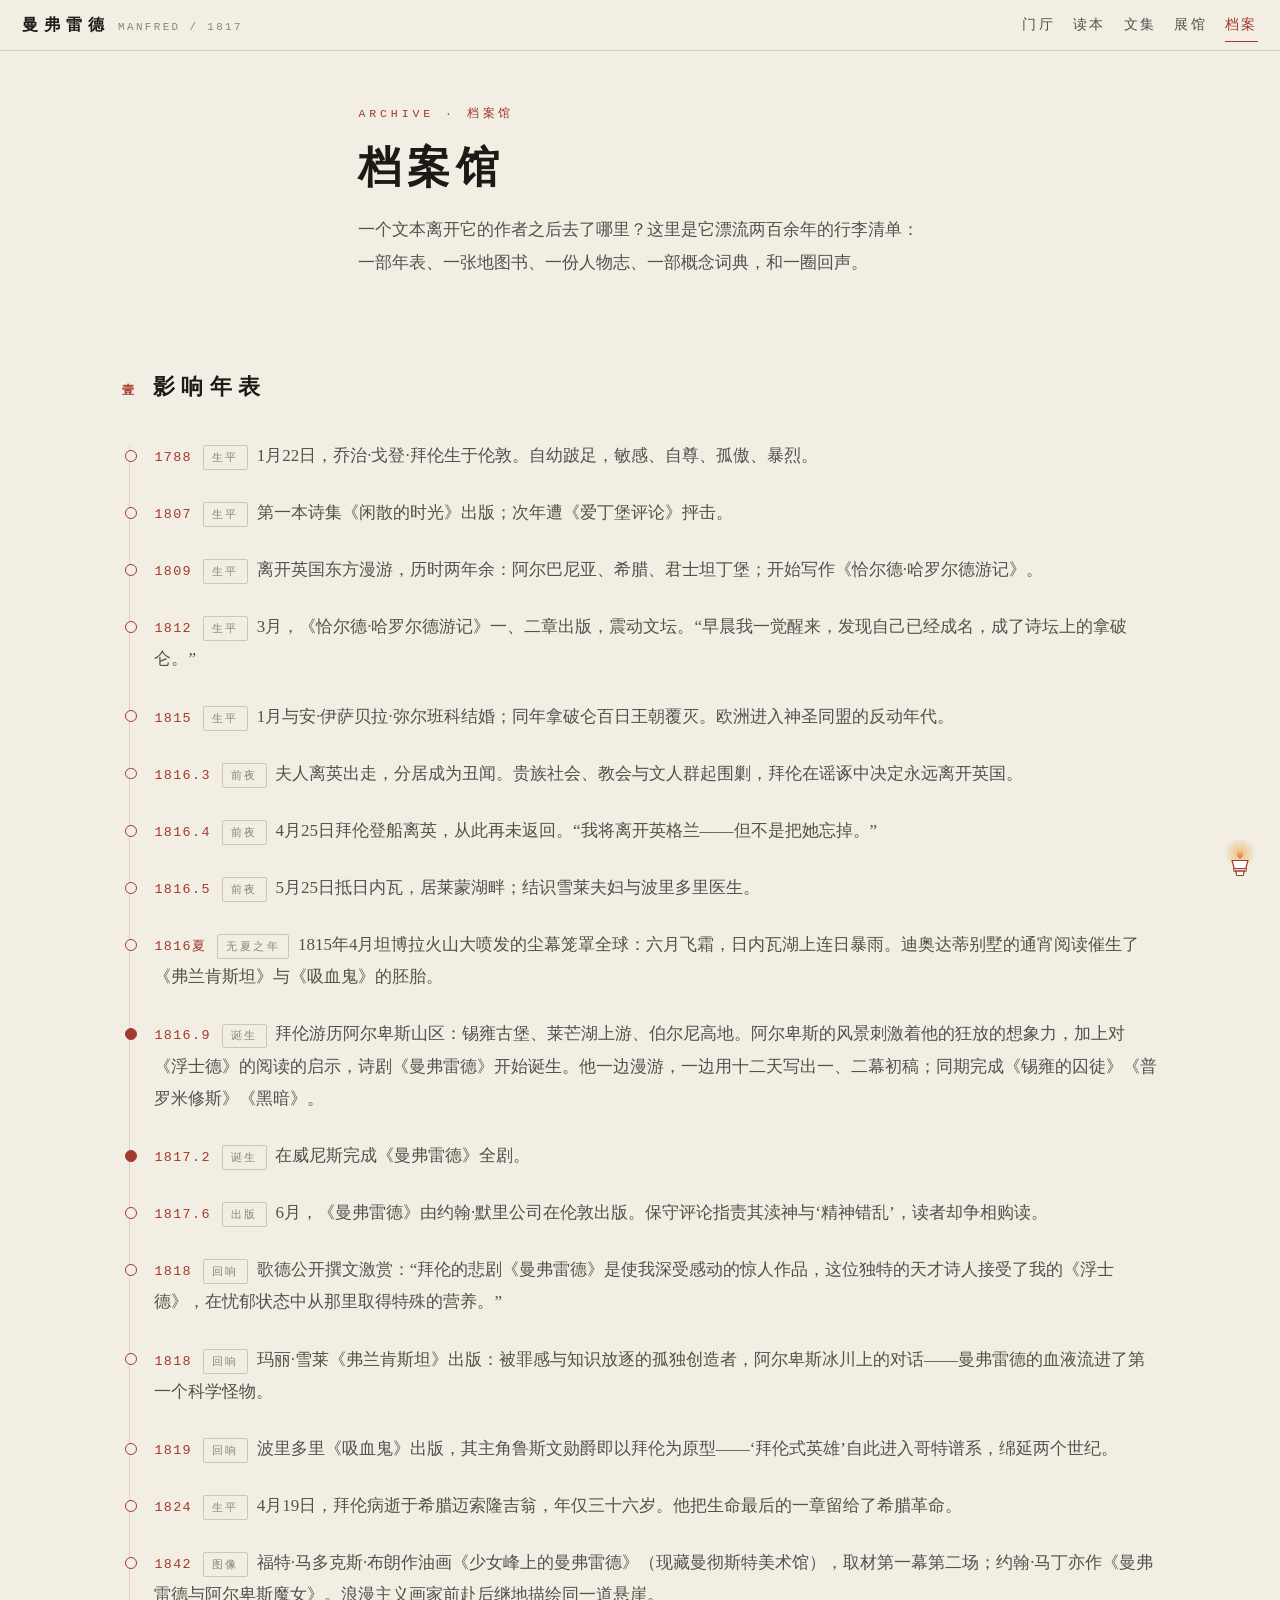
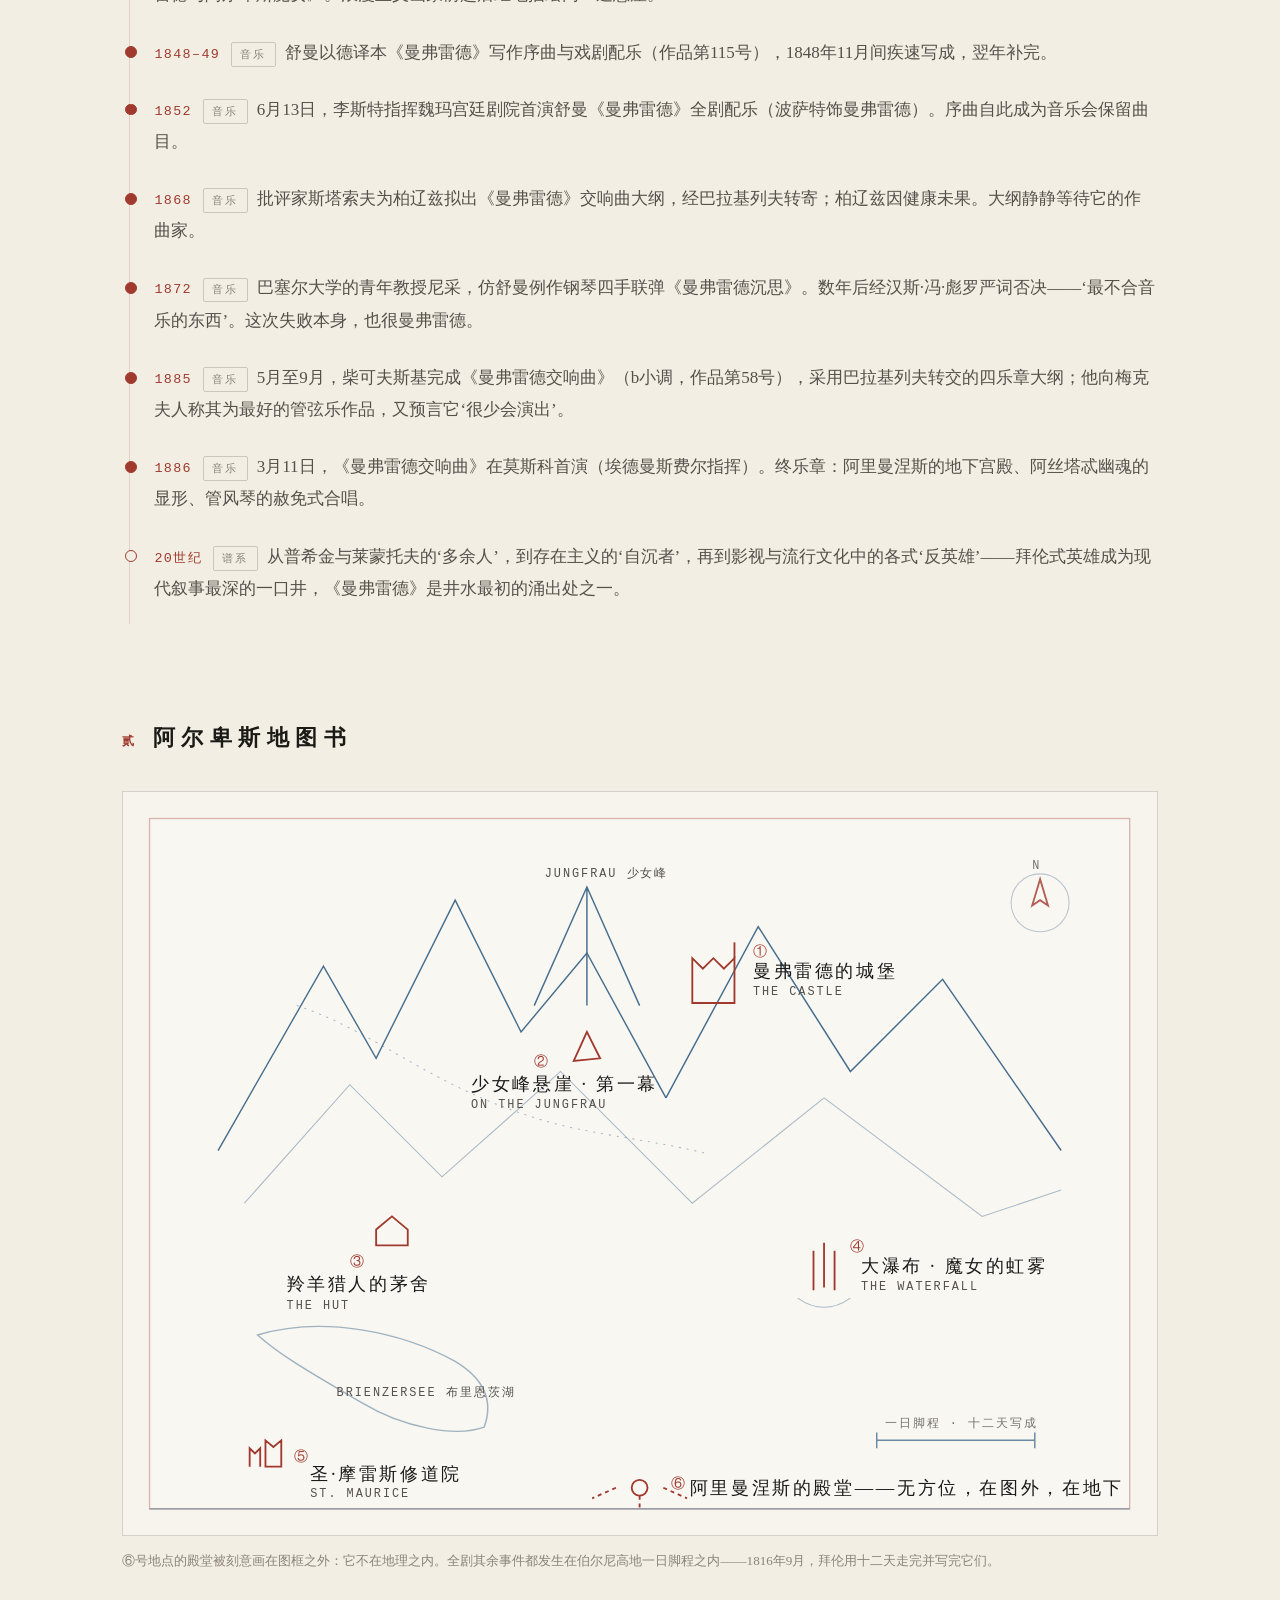
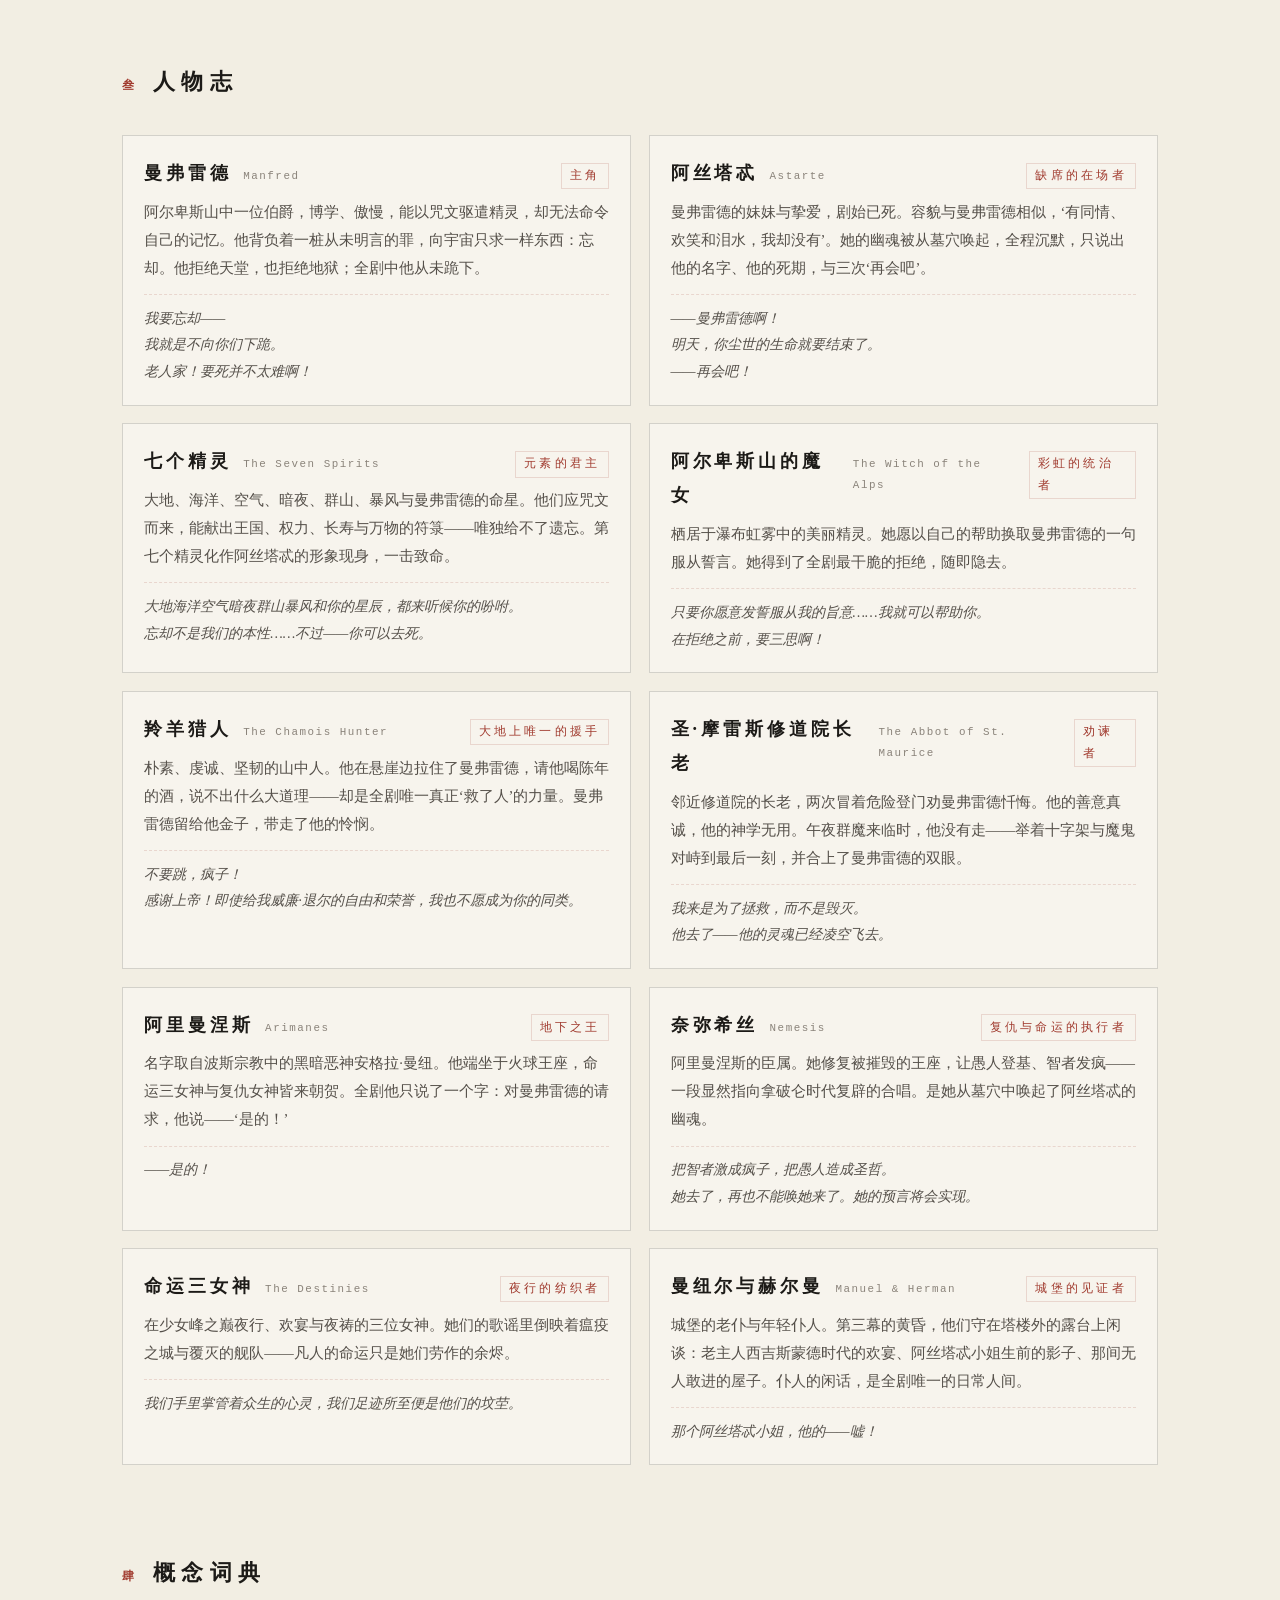
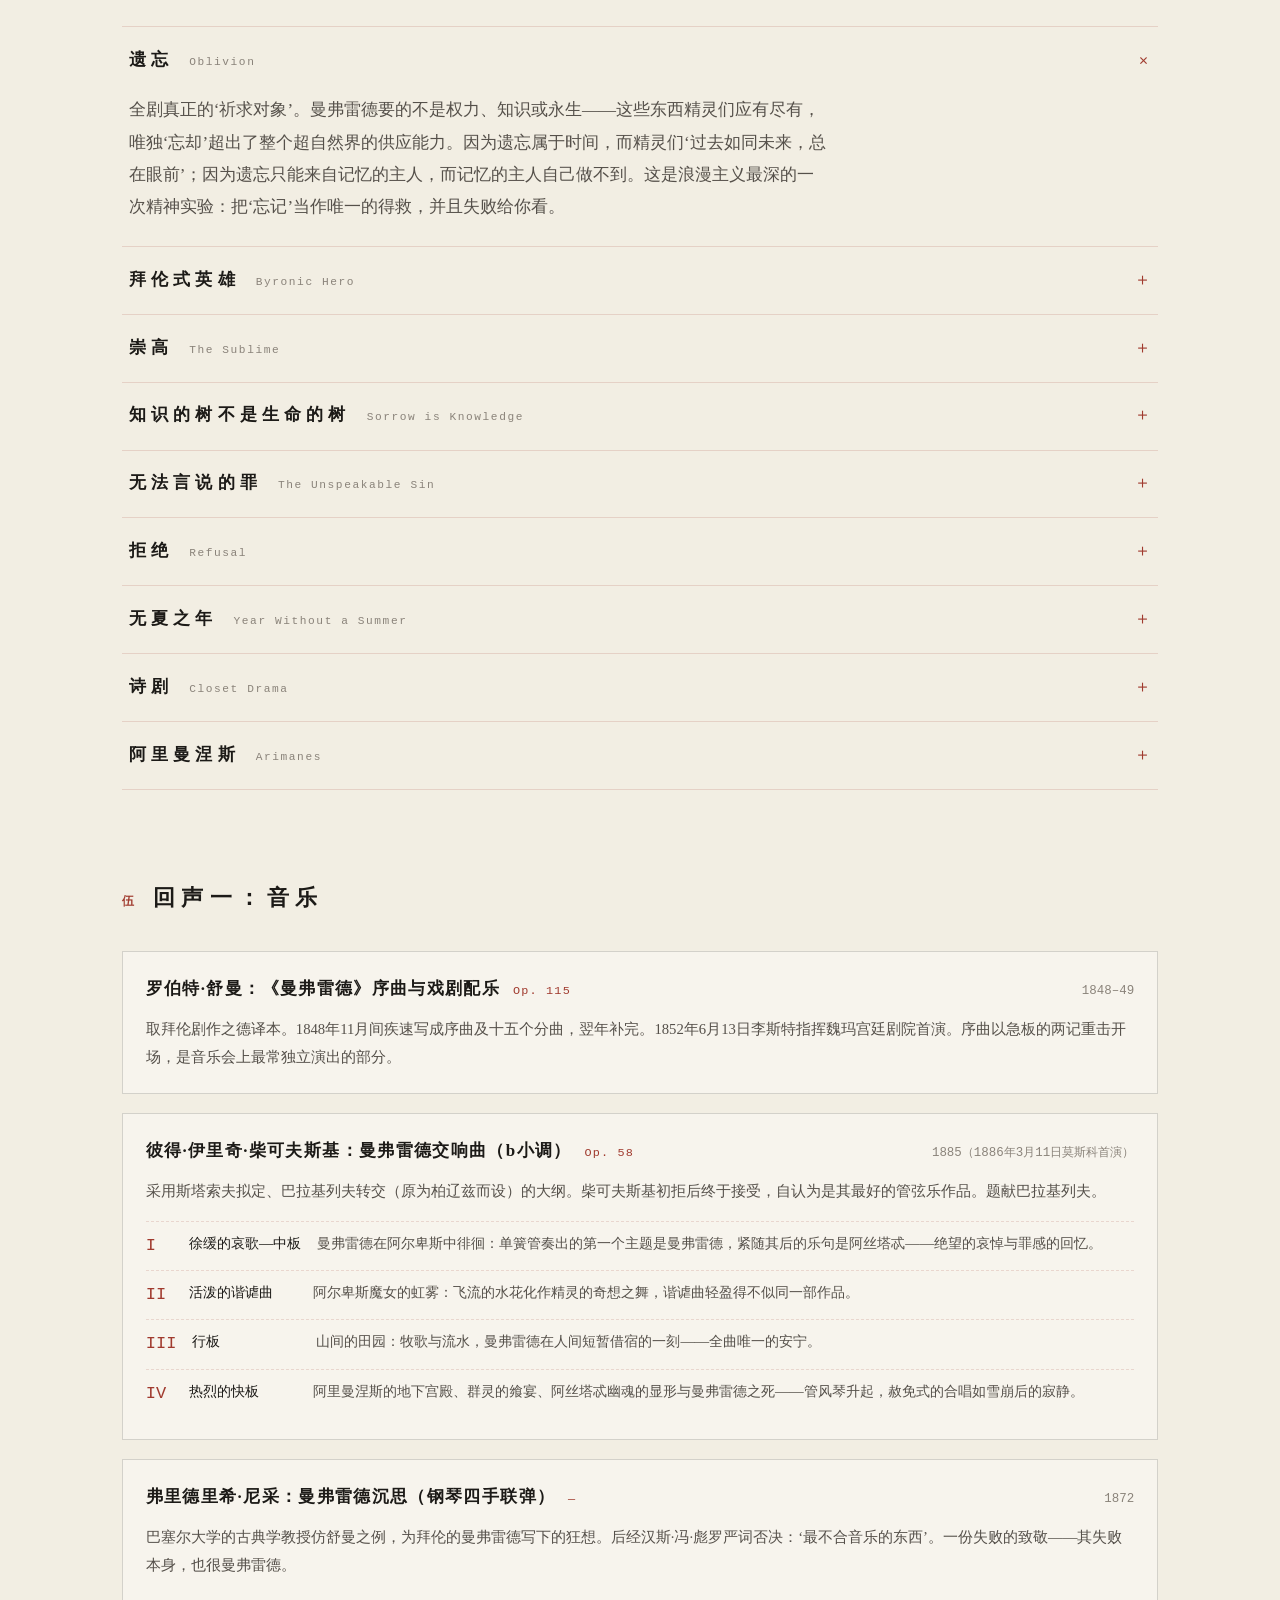
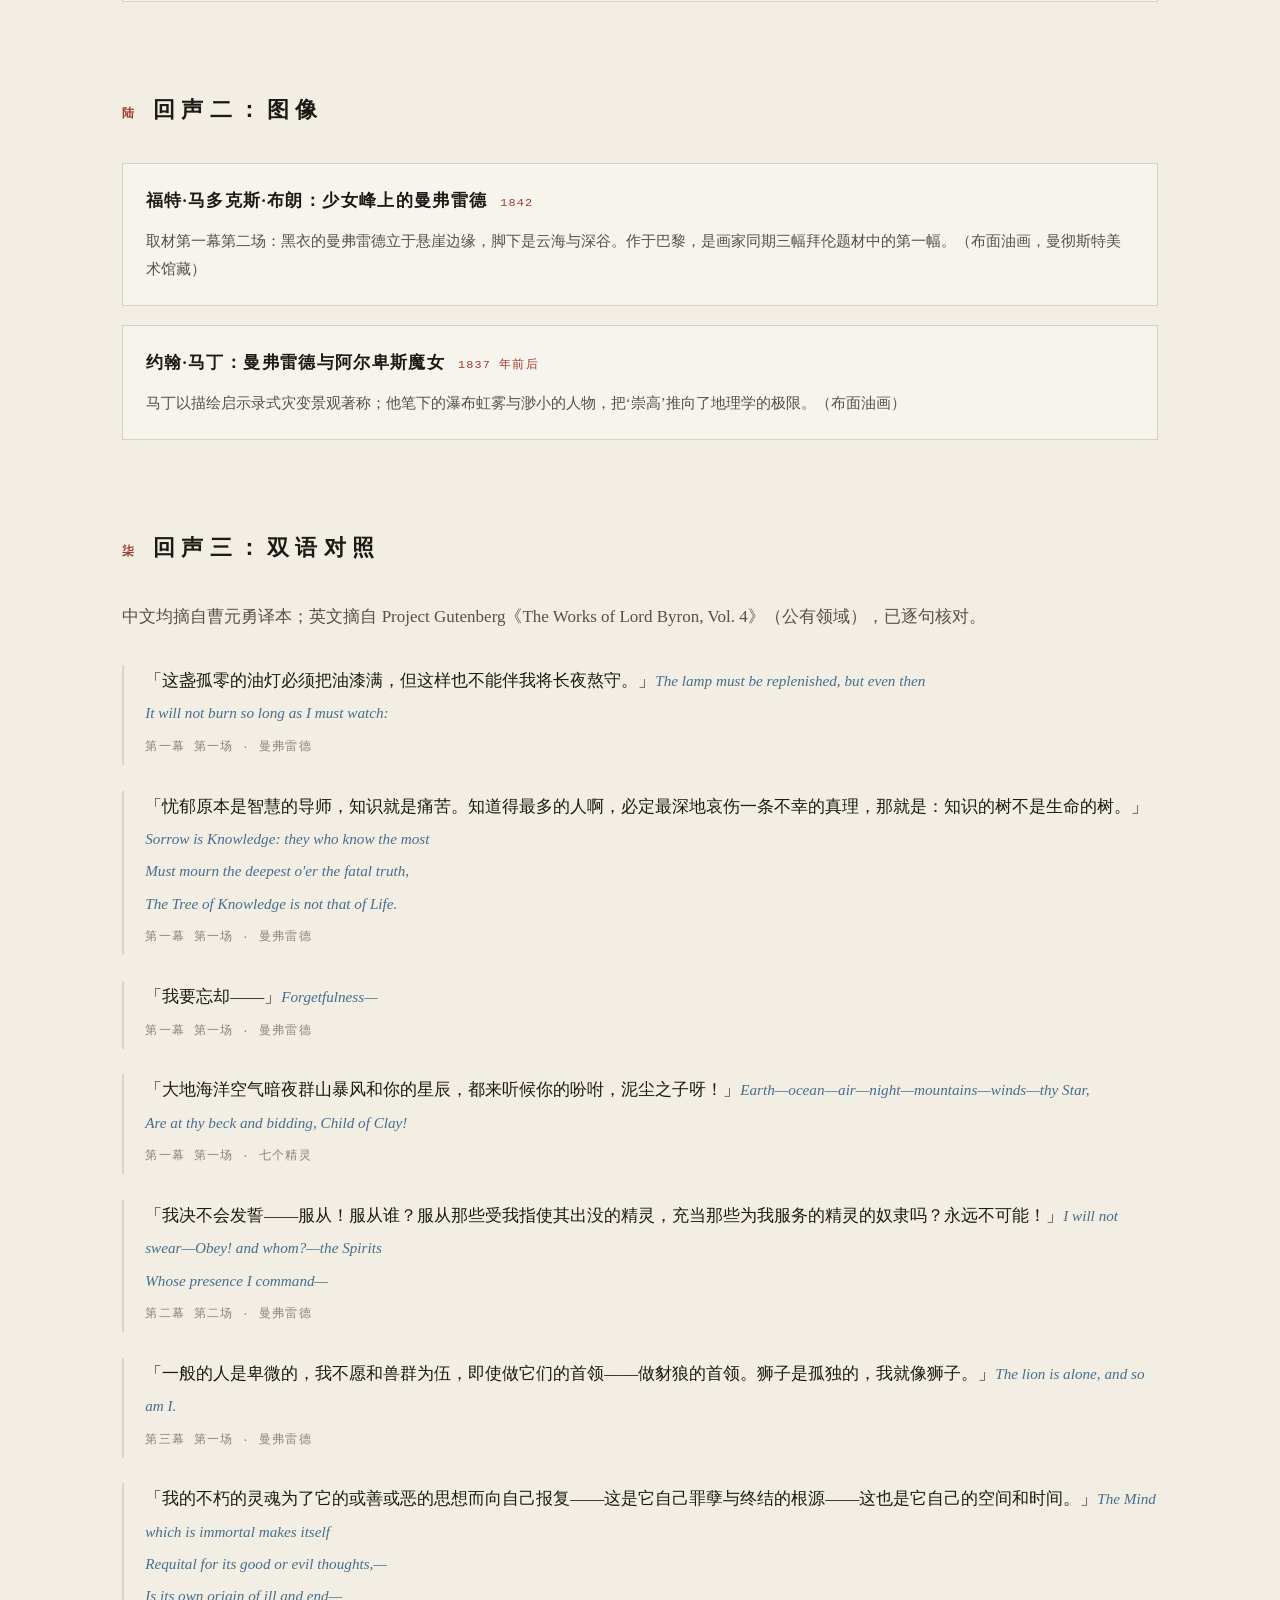
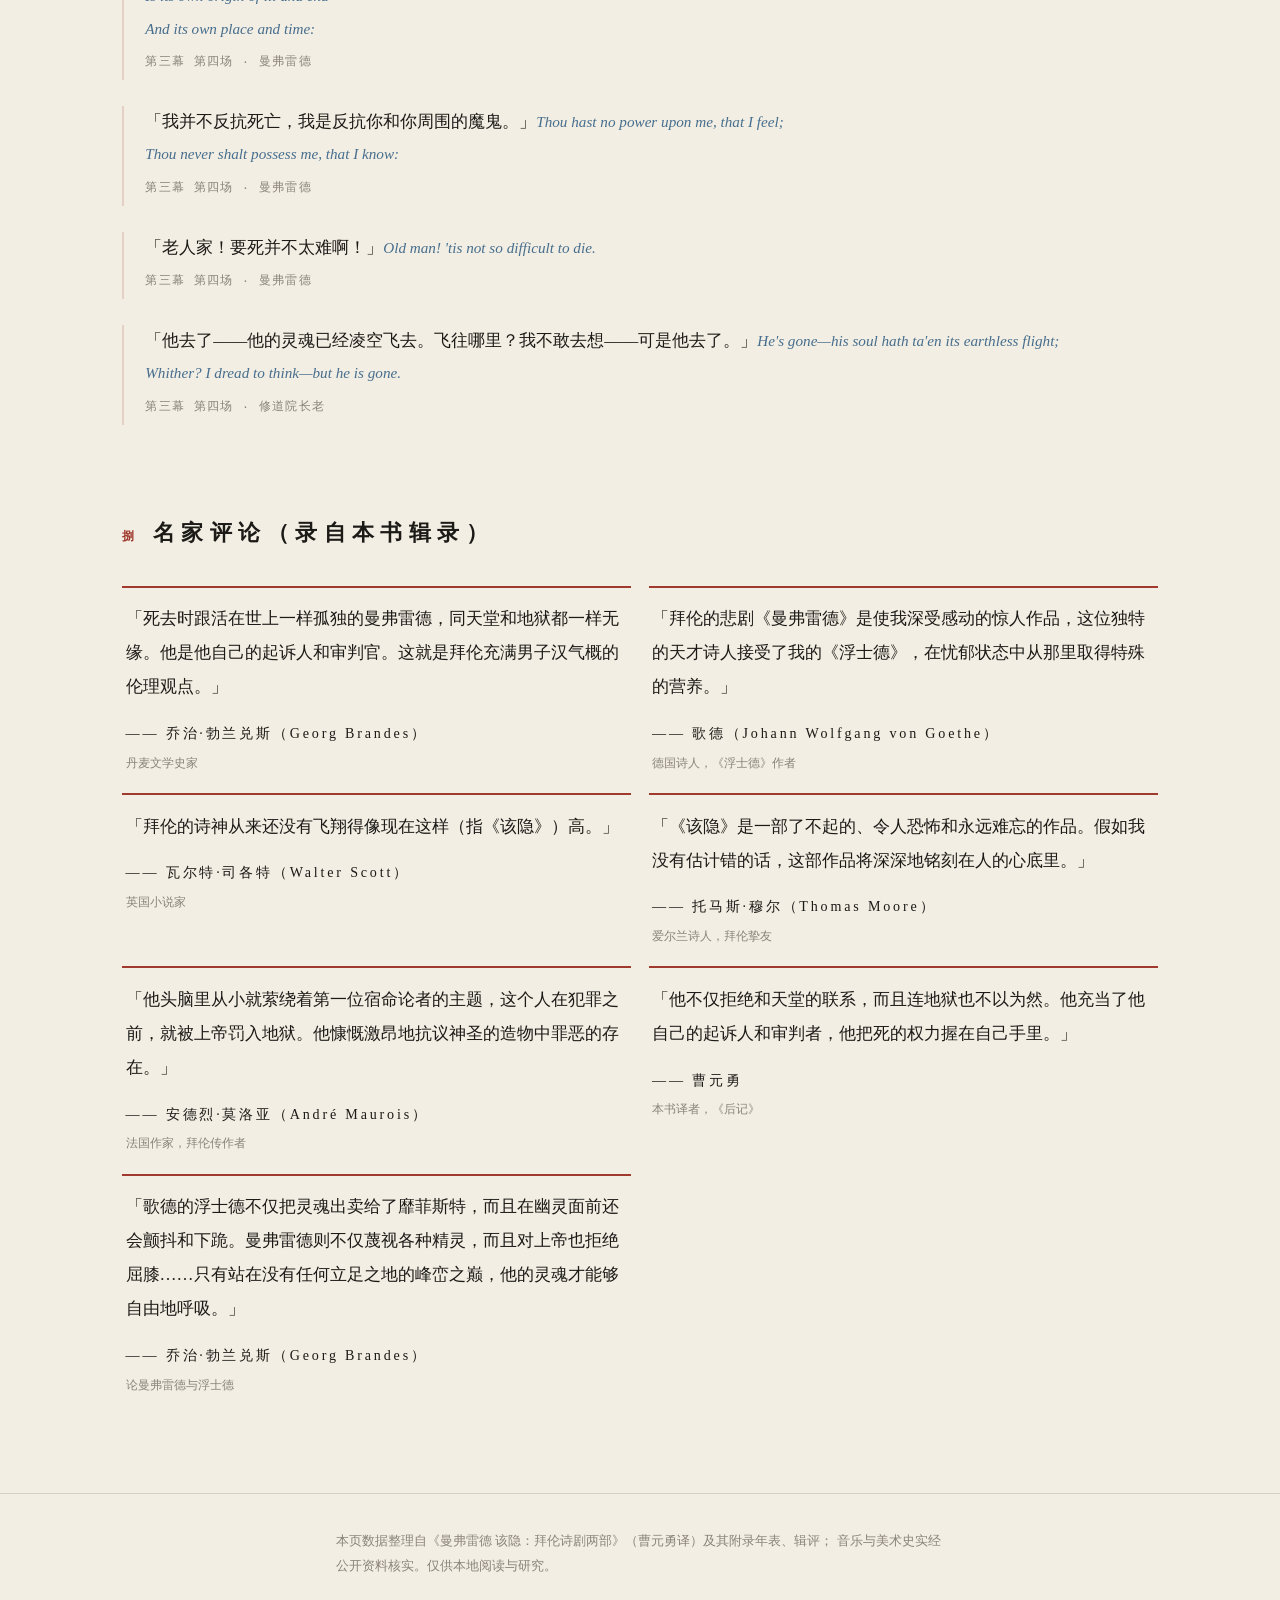
==== commit adf2ca9d: "refactor!: 第一性原理重构——首页即门厅（点灯→剧场/展馆双门+文献室），策展手册归档为 docs 方案并从站点移除" ====
--- a/atlas.html
+++ b/atlas.html
@@ -11,12 +11,11 @@
 <header class="site-nav">
   <a class="brand" href="index.html"><span class="cn">曼弗雷德</span><span class="en">MANFRED / 1817</span></a>
   <nav>
-    <a href="index.html">装置</a>
+    <a href="index.html">门厅</a>
     <a href="read.html">读本</a>
     <a href="essays.html">文集</a>
-    <a href="exhibition.html">展览</a>
+    <a href="exhibition.html">展馆</a>
     <a href="atlas.html" aria-current="page">档案</a>
-    <a href="installation.html">策展手册</a>
   </nav>
 </header>
 
